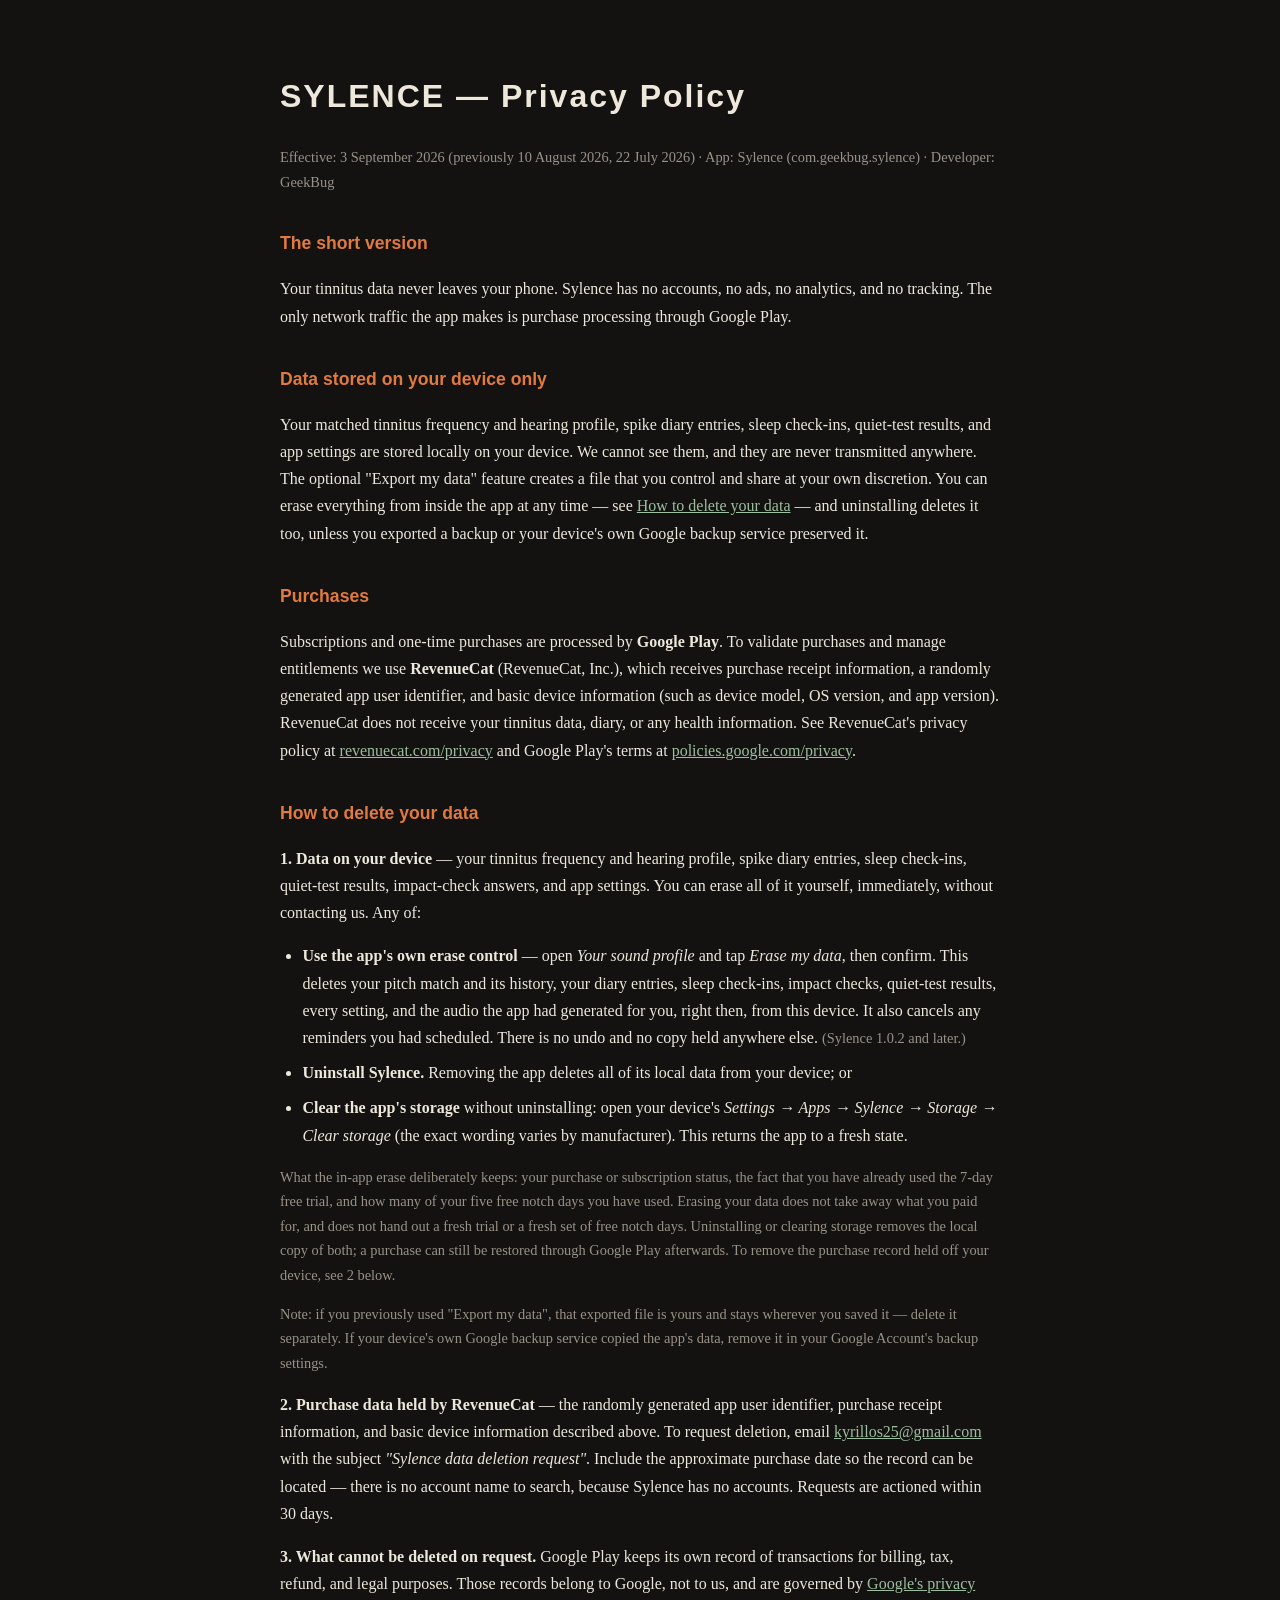
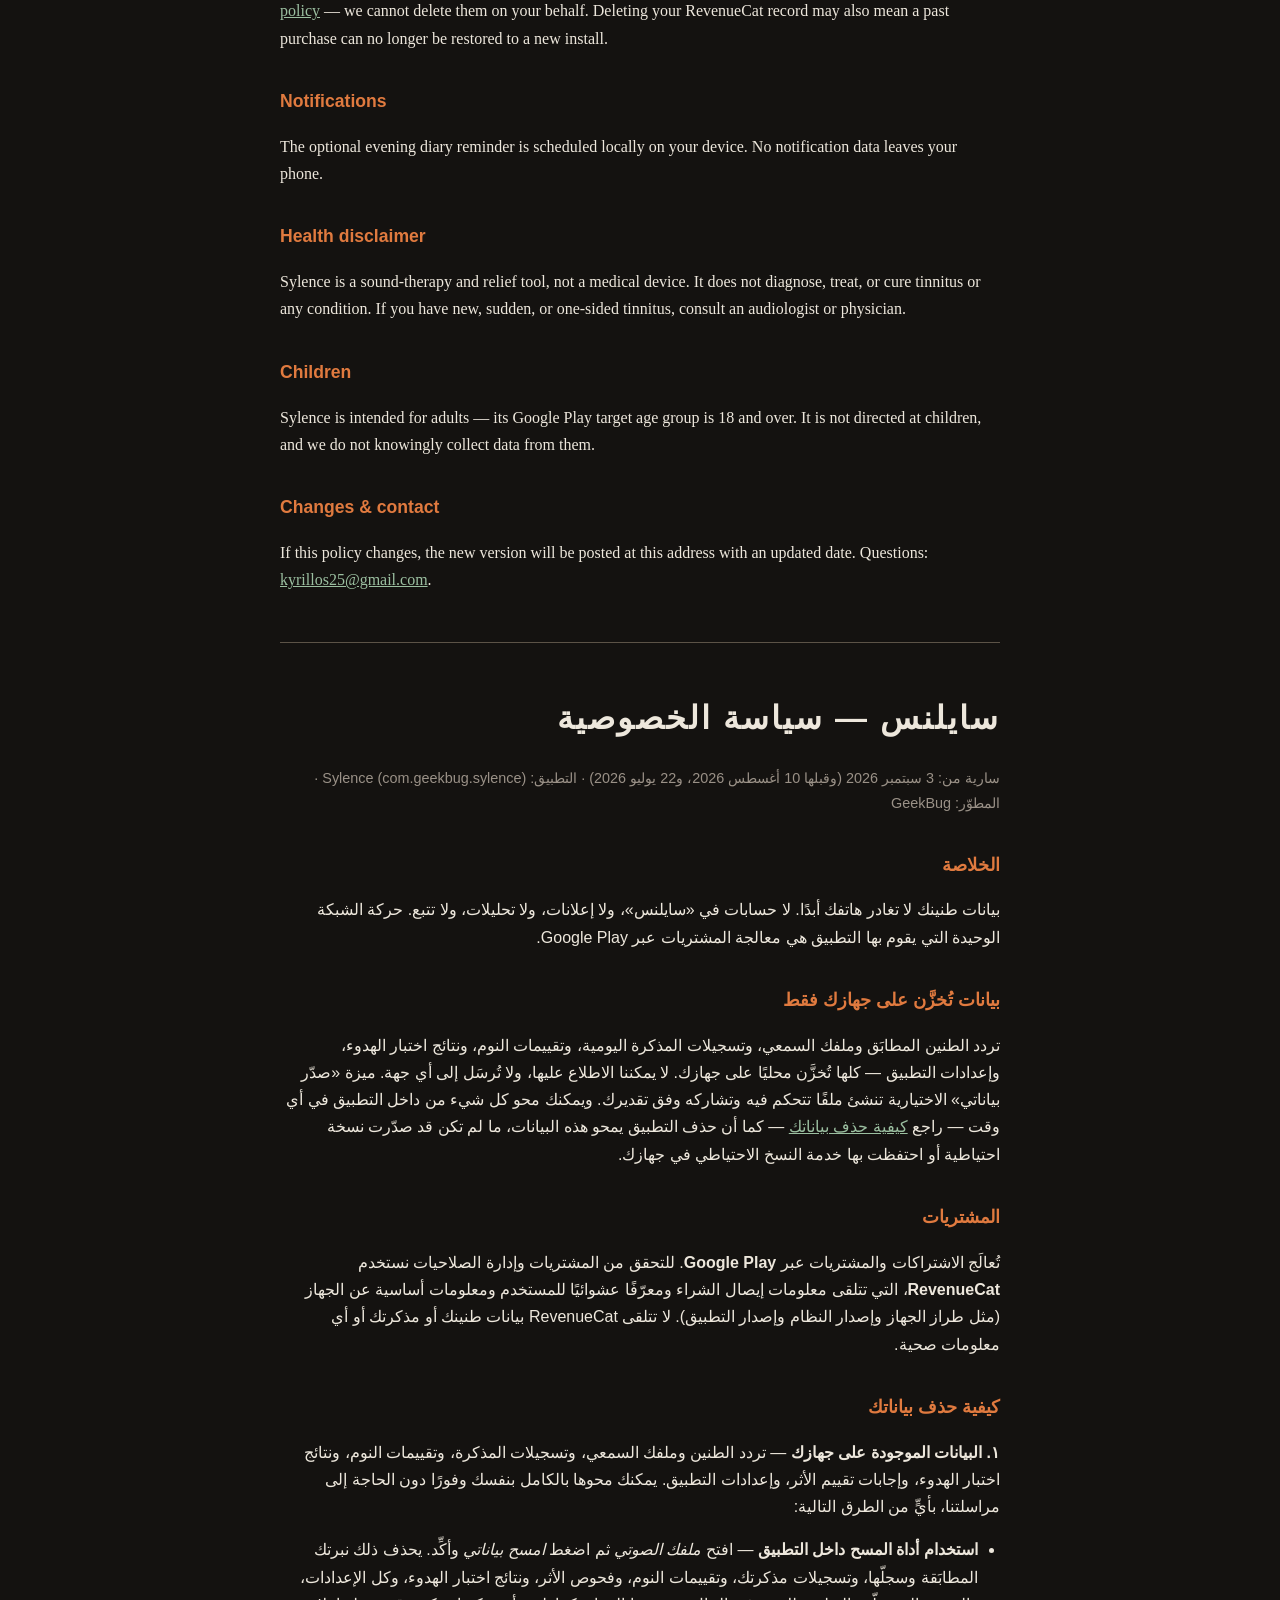
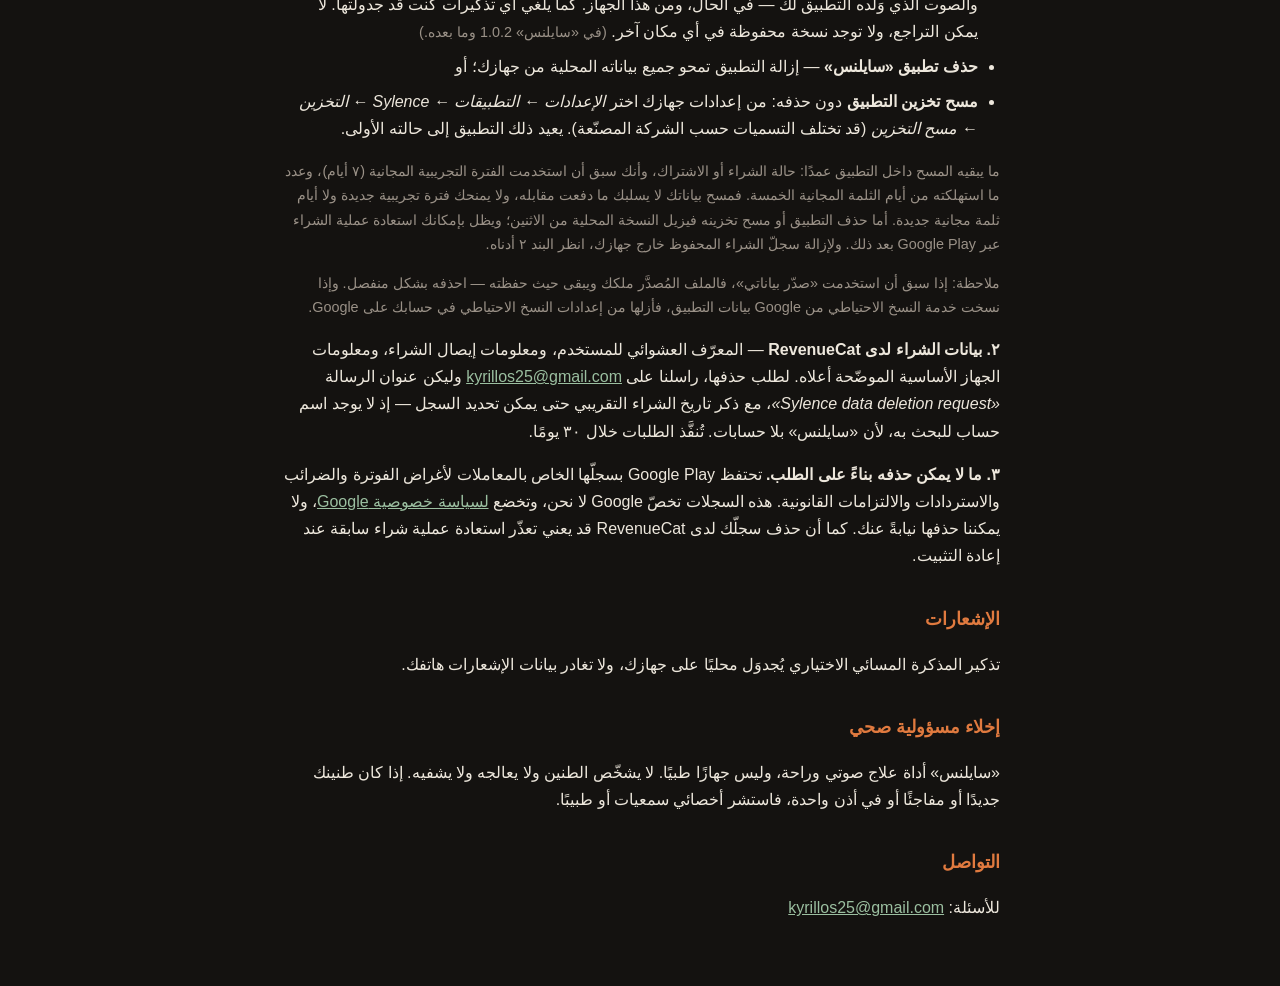
==== index.html @ d087e374 "Merge pull request #1 from Kyrillos25/free-notch-keep-list Name the free notch days in what the eras" ====
<!DOCTYPE html>
<html lang="en">
<head>
<meta charset="utf-8">
<meta name="viewport" content="width=device-width, initial-scale=1">
<title>Sylence — Privacy Policy</title>
<style>
  body { background:#141210; color:#EDE7DC; font-family: Georgia, 'Times New Roman', serif;
         max-width: 720px; margin: 0 auto; padding: 48px 24px; line-height: 1.7; }
  h1, h2 { font-family: Arial, Helvetica, sans-serif; color:#EDE7DC; }
  h1 { letter-spacing: 2px; } h2 { margin-top: 2em; color:#E07A3F; font-size: 1.1em; }
  a { color:#9BBFA0; } .muted { color:#9A9187; font-size: .9em; }
  hr { border: 0; border-top: 1px solid #5C5347; margin: 3em 0; }
  ol, ul { padding-left: 1.4em; } li { margin: .5em 0; }
  [dir="rtl"] { font-family: Tahoma, Arial, sans-serif; }
  [dir="rtl"] ol, [dir="rtl"] ul { padding-left: 0; padding-right: 1.4em; }
</style>
</head>
<body>
<h1>SYLENCE — Privacy Policy</h1>
<p class="muted">Effective: 3 September 2026 (previously 10 August 2026, 22 July 2026) · App: Sylence (com.geekbug.sylence) · Developer: GeekBug</p>

<h2>The short version</h2>
<p>Your tinnitus data never leaves your phone. Sylence has no accounts, no ads,
no analytics, and no tracking. The only network traffic the app makes is
purchase processing through Google Play.</p>

<h2>Data stored on your device only</h2>
<p>Your matched tinnitus frequency and hearing profile, spike diary entries,
sleep check-ins, quiet-test results, and app settings are stored locally on
your device. We cannot see them, and they are never transmitted anywhere.
The optional "Export my data" feature creates a file that you control and
share at your own discretion. You can erase everything from inside the app at
any time — see <a href="#delete-my-data">How to delete your data</a> — and
uninstalling deletes it too, unless you exported a backup or your device's own
Google backup service preserved it.</p>

<h2>Purchases</h2>
<p>Subscriptions and one-time purchases are processed by <strong>Google
Play</strong>. To validate purchases and manage entitlements we use
<strong>RevenueCat</strong> (RevenueCat, Inc.), which receives purchase
receipt information, a randomly generated app user identifier, and basic
device information (such as device model, OS version, and app version).
RevenueCat does not receive your tinnitus data, diary, or any health
information. See RevenueCat's privacy policy at
<a href="https://www.revenuecat.com/privacy">revenuecat.com/privacy</a> and
Google Play's terms at
<a href="https://policies.google.com/privacy">policies.google.com/privacy</a>.</p>

<h2 id="delete-my-data">How to delete your data</h2>

<p><strong>1. Data on your device</strong> — your tinnitus frequency and hearing
profile, spike diary entries, sleep check-ins, quiet-test results, impact-check
answers, and app settings. You can erase all of it yourself, immediately, without
contacting us. Any of:</p>
<ul>
  <li><strong>Use the app's own erase control</strong> — open <em>Your sound
  profile</em> and tap <em>Erase my data</em>, then confirm. This deletes your pitch
  match and its history, your diary entries, sleep check-ins, impact checks,
  quiet-test results, every setting, and the audio the app had generated for you,
  right then, from this device. It also cancels any reminders you had scheduled.
  There is no undo and no copy held anywhere else.
  <span class="muted">(Sylence 1.0.2 and later.)</span></li>
  <li><strong>Uninstall Sylence.</strong> Removing the app deletes all of its
  local data from your device; or</li>
  <li><strong>Clear the app's storage</strong> without uninstalling: open your
  device's <em>Settings → Apps → Sylence → Storage → Clear storage</em> (the exact
  wording varies by manufacturer). This returns the app to a fresh state.</li>
</ul>
<p class="muted">What the in-app erase deliberately keeps: your purchase or
subscription status, the fact that you have already used the 7-day free trial, and
how many of your five free notch days you have used. Erasing your data does not
take away what you paid for, and does not hand out a fresh trial or a fresh set of
free notch days. Uninstalling or clearing storage removes the local copy of both; a
purchase can still be restored through Google Play afterwards. To remove the
purchase record held off your device, see 2 below.</p>
<p class="muted">Note: if you previously used "Export my data", that exported file
is yours and stays wherever you saved it — delete it separately. If your device's
own Google backup service copied the app's data, remove it in your Google Account's
backup settings.</p>

<p><strong>2. Purchase data held by RevenueCat</strong> — the randomly generated
app user identifier, purchase receipt information, and basic device information
described above. To request deletion, email
<a href="mailto:kyrillos25@gmail.com?subject=Sylence%20data%20deletion%20request">kyrillos25@gmail.com</a>
with the subject <em>"Sylence data deletion request"</em>. Include the approximate
purchase date so the record can be located — there is no account name to search,
because Sylence has no accounts. Requests are actioned within 30 days.</p>

<p><strong>3. What cannot be deleted on request.</strong> Google Play keeps its own
record of transactions for billing, tax, refund, and legal purposes. Those records
belong to Google, not to us, and are governed by
<a href="https://policies.google.com/privacy">Google's privacy policy</a> — we
cannot delete them on your behalf. Deleting your RevenueCat record may also mean a
past purchase can no longer be restored to a new install.</p>

<h2>Notifications</h2>
<p>The optional evening diary reminder is scheduled locally on your device.
No notification data leaves your phone.</p>

<h2>Health disclaimer</h2>
<p>Sylence is a sound-therapy and relief tool, not a medical device. It does
not diagnose, treat, or cure tinnitus or any condition. If you have new,
sudden, or one-sided tinnitus, consult an audiologist or physician.</p>

<h2>Children</h2>
<p>Sylence is intended for adults — its Google Play target age group is 18 and
over. It is not directed at children, and we do not knowingly collect data
from them.</p>

<h2>Changes &amp; contact</h2>
<p>If this policy changes, the new version will be posted at this address
with an updated date. Questions: <a href="mailto:kyrillos25@gmail.com">kyrillos25@gmail.com</a>.</p>

<hr>

<div dir="rtl" lang="ar">
<h1>سايلنس — سياسة الخصوصية</h1>
<p class="muted">سارية من: 3 سبتمبر 2026 (وقبلها 10 أغسطس 2026، و22 يوليو 2026) · التطبيق: Sylence (com.geekbug.sylence) · المطوّر: GeekBug</p>

<h2>الخلاصة</h2>
<p>بيانات طنينك لا تغادر هاتفك أبدًا. لا حسابات في «سايلنس»، ولا إعلانات،
ولا تحليلات، ولا تتبع. حركة الشبكة الوحيدة التي يقوم بها التطبيق هي معالجة
المشتريات عبر Google Play.</p>

<h2>بيانات تُخزَّن على جهازك فقط</h2>
<p>تردد الطنين المطابَق وملفك السمعي، وتسجيلات المذكرة اليومية، وتقييمات
النوم، ونتائج اختبار الهدوء، وإعدادات التطبيق — كلها تُخزَّن محليًا على جهازك.
لا يمكننا الاطلاع عليها، ولا تُرسَل إلى أي جهة. ميزة «صدّر بياناتي» الاختيارية
تنشئ ملفًا تتحكم فيه وتشاركه وفق تقديرك. ويمكنك محو كل شيء من داخل التطبيق في أي
وقت — راجع <a href="#delete-my-data-ar">كيفية حذف بياناتك</a> — كما أن حذف التطبيق
يمحو هذه البيانات، ما لم تكن قد صدّرت نسخة احتياطية أو احتفظت بها خدمة النسخ
الاحتياطي في جهازك.</p>

<h2>المشتريات</h2>
<p>تُعالَج الاشتراكات والمشتريات عبر <strong>Google Play</strong>. للتحقق من
المشتريات وإدارة الصلاحيات نستخدم <strong>RevenueCat</strong>، التي تتلقى
معلومات إيصال الشراء ومعرّفًا عشوائيًا للمستخدم ومعلومات أساسية عن الجهاز
(مثل طراز الجهاز وإصدار النظام وإصدار التطبيق). لا تتلقى RevenueCat بيانات
طنينك أو مذكرتك أو أي معلومات صحية.</p>

<h2 id="delete-my-data-ar">كيفية حذف بياناتك</h2>

<p><strong>١. البيانات الموجودة على جهازك</strong> — تردد الطنين وملفك السمعي،
وتسجيلات المذكرة، وتقييمات النوم، ونتائج اختبار الهدوء، وإجابات تقييم الأثر،
وإعدادات التطبيق. يمكنك محوها بالكامل بنفسك وفورًا دون الحاجة إلى مراسلتنا،
بأيٍّ من الطرق التالية:</p>
<ul>
  <li><strong>استخدام أداة المسح داخل التطبيق</strong> — افتح <em>ملفك الصوتي</em>
  ثم اضغط <em>امسح بياناتي</em> وأكِّد. يحذف ذلك نبرتك المطابَقة وسجلّها،
  وتسجيلات مذكرتك، وتقييمات النوم، وفحوص الأثر، ونتائج اختبار الهدوء، وكل
  الإعدادات، والصوت الذي وَلّده التطبيق لك — في الحال، ومن هذا الجهاز. كما يلغي
  أي تذكيرات كنت قد جدولتها. لا يمكن التراجع، ولا توجد نسخة محفوظة في أي مكان آخر.
  <span class="muted">(في «سايلنس» 1.0.2 وما بعده.)</span></li>
  <li><strong>حذف تطبيق «سايلنس»</strong> — إزالة التطبيق تمحو جميع بياناته
  المحلية من جهازك؛ أو</li>
  <li><strong>مسح تخزين التطبيق</strong> دون حذفه: من إعدادات جهازك اختر
  <em>الإعدادات ← التطبيقات ← Sylence ← التخزين ← مسح التخزين</em> (قد تختلف
  التسميات حسب الشركة المصنّعة). يعيد ذلك التطبيق إلى حالته الأولى.</li>
</ul>
<p class="muted">ما يبقيه المسح داخل التطبيق عمدًا: حالة الشراء أو الاشتراك، وأنك
سبق أن استخدمت الفترة التجريبية المجانية (٧ أيام)، وعدد ما استهلكته من أيام الثلمة
المجانية الخمسة. فمسح بياناتك لا يسلبك ما دفعت مقابله، ولا يمنحك فترة تجريبية
جديدة ولا أيام ثلمة مجانية جديدة. أما حذف التطبيق أو مسح تخزينه فيزيل النسخة
المحلية من الاثنين؛ ويظل بإمكانك استعادة عملية الشراء عبر Google Play بعد ذلك.
ولإزالة سجلّ الشراء المحفوظ خارج جهازك، انظر البند ٢ أدناه.</p>
<p class="muted">ملاحظة: إذا سبق أن استخدمت «صدّر بياناتي»، فالملف المُصدَّر ملكك
ويبقى حيث حفظته — احذفه بشكل منفصل. وإذا نسخت خدمة النسخ الاحتياطي من Google
بيانات التطبيق، فأزلها من إعدادات النسخ الاحتياطي في حسابك على Google.</p>

<p><strong>٢. بيانات الشراء لدى RevenueCat</strong> — المعرّف العشوائي للمستخدم،
ومعلومات إيصال الشراء، ومعلومات الجهاز الأساسية الموضّحة أعلاه. لطلب حذفها،
راسلنا على
<a href="mailto:kyrillos25@gmail.com?subject=Sylence%20data%20deletion%20request">kyrillos25@gmail.com</a>
وليكن عنوان الرسالة <em>«Sylence data deletion request»</em>، مع ذكر تاريخ الشراء
التقريبي حتى يمكن تحديد السجل — إذ لا يوجد اسم حساب للبحث به، لأن «سايلنس» بلا
حسابات. تُنفَّذ الطلبات خلال ٣٠ يومًا.</p>

<p><strong>٣. ما لا يمكن حذفه بناءً على الطلب.</strong> تحتفظ Google Play بسجلّها
الخاص بالمعاملات لأغراض الفوترة والضرائب والاستردادات والالتزامات القانونية. هذه
السجلات تخصّ Google لا نحن، وتخضع
<a href="https://policies.google.com/privacy">لسياسة خصوصية Google</a>، ولا
يمكننا حذفها نيابةً عنك. كما أن حذف سجلّك لدى RevenueCat قد يعني تعذّر استعادة
عملية شراء سابقة عند إعادة التثبيت.</p>

<h2>الإشعارات</h2>
<p>تذكير المذكرة المسائي الاختياري يُجدوَل محليًا على جهازك، ولا تغادر بيانات
الإشعارات هاتفك.</p>

<h2>إخلاء مسؤولية صحي</h2>
<p>«سايلنس» أداة علاج صوتي وراحة، وليس جهازًا طبيًا. لا يشخّص الطنين ولا
يعالجه ولا يشفيه. إذا كان طنينك جديدًا أو مفاجئًا أو في أذن واحدة، فاستشر
أخصائي سمعيات أو طبيبًا.</p>

<h2>التواصل</h2>
<p>للأسئلة: <a href="mailto:kyrillos25@gmail.com">kyrillos25@gmail.com</a></p>
</div>
</body>
</html>
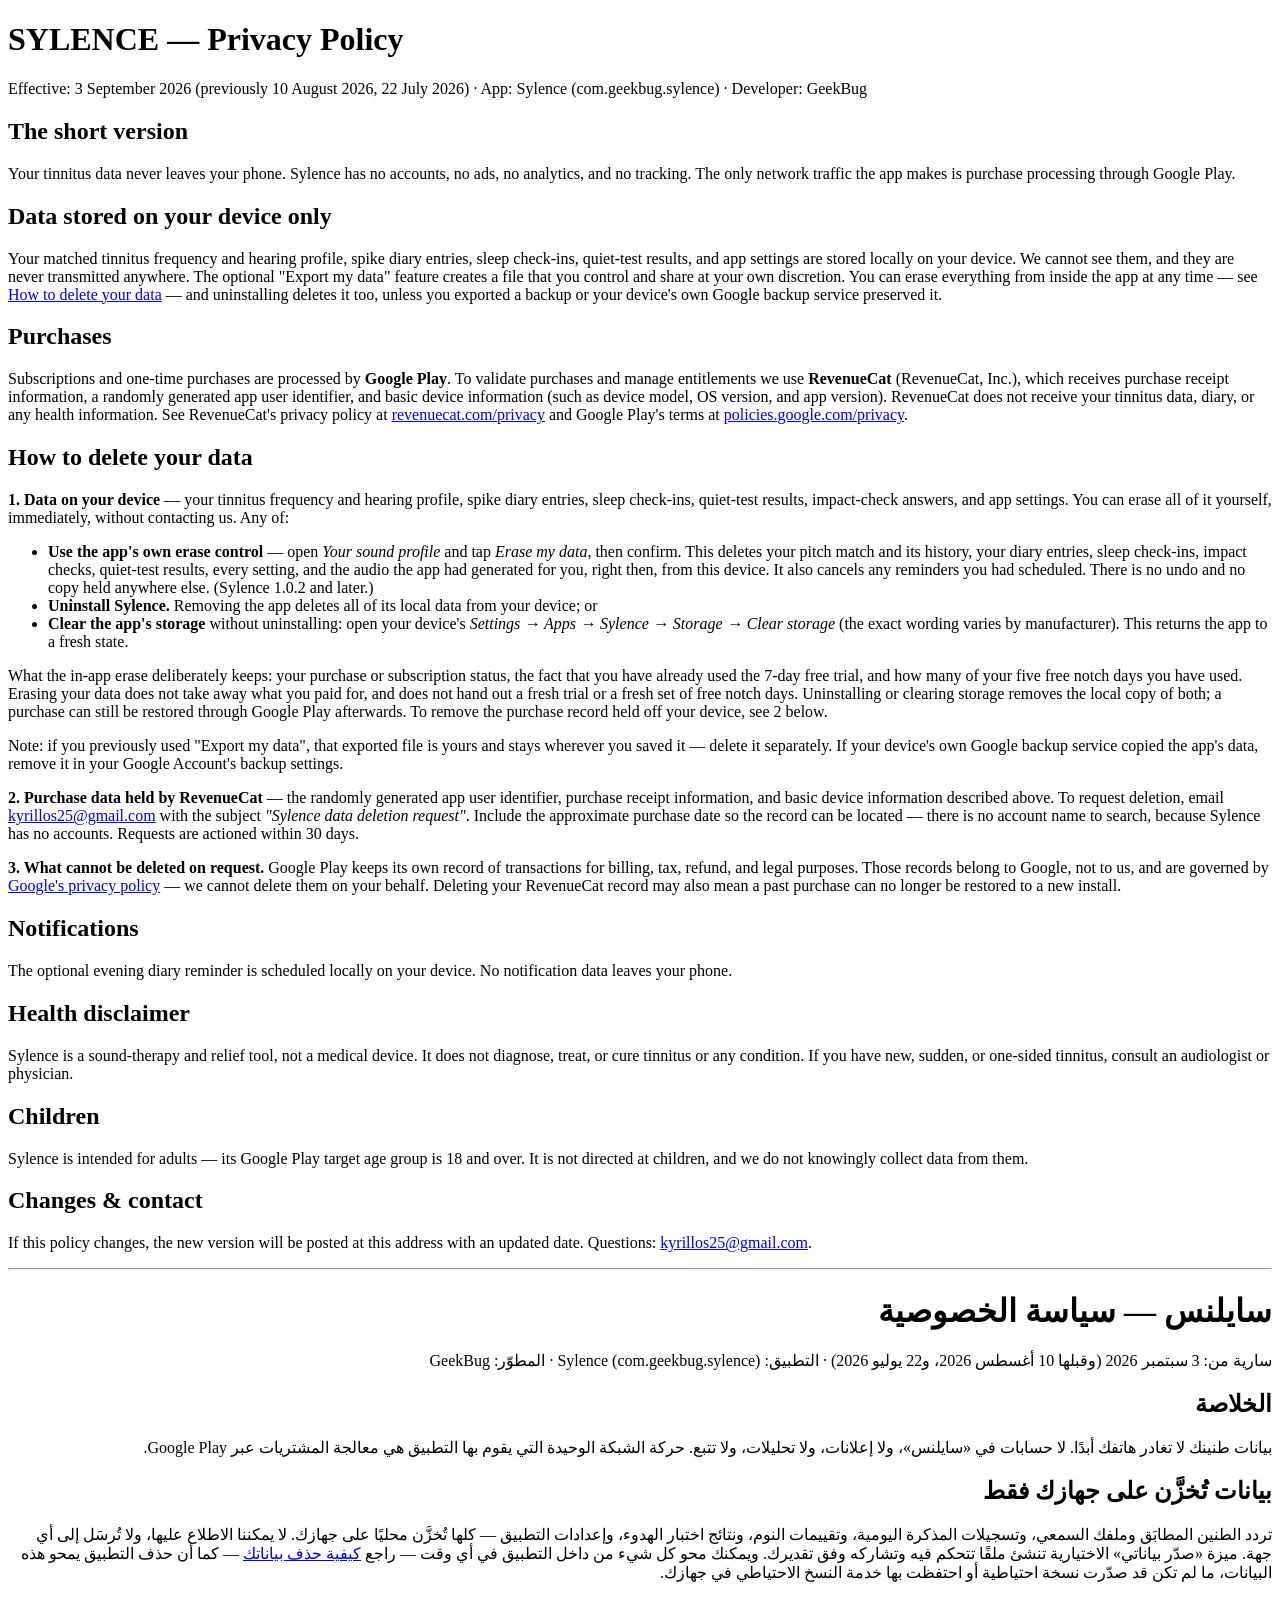
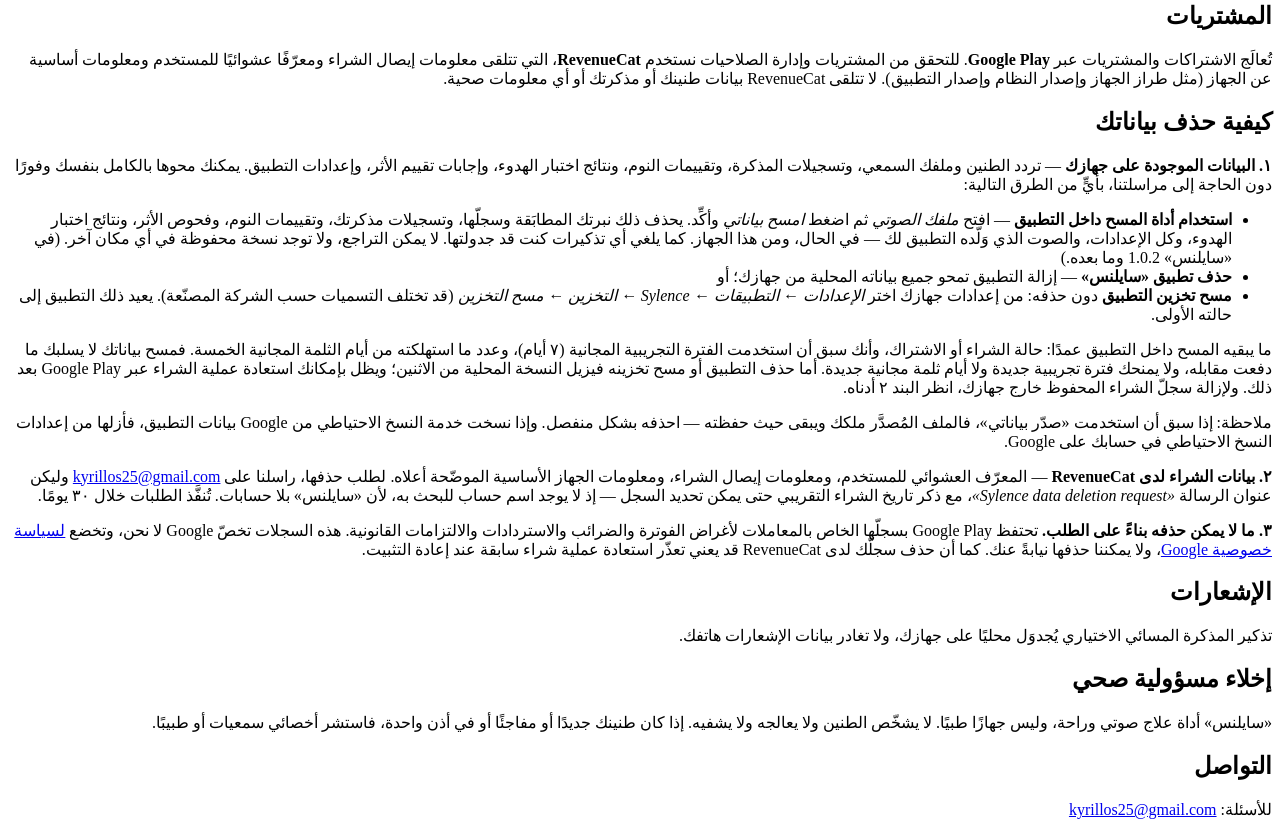
==== commit 425479f0: "Merge pull request #2 from Kyrillos25/landing-pages Four landing pages, and the site restyled to NUL" ====
--- a/index.html
+++ b/index.html
@@ -4,17 +4,10 @@
 <meta charset="utf-8">
 <meta name="viewport" content="width=device-width, initial-scale=1">
 <title>Sylence — Privacy Policy</title>
-<style>
-  body { background:#141210; color:#EDE7DC; font-family: Georgia, 'Times New Roman', serif;
-         max-width: 720px; margin: 0 auto; padding: 48px 24px; line-height: 1.7; }
-  h1, h2 { font-family: Arial, Helvetica, sans-serif; color:#EDE7DC; }
-  h1 { letter-spacing: 2px; } h2 { margin-top: 2em; color:#E07A3F; font-size: 1.1em; }
-  a { color:#9BBFA0; } .muted { color:#9A9187; font-size: .9em; }
-  hr { border: 0; border-top: 1px solid #5C5347; margin: 3em 0; }
-  ol, ul { padding-left: 1.4em; } li { margin: .5em 0; }
-  [dir="rtl"] { font-family: Tahoma, Arial, sans-serif; }
-  [dir="rtl"] ol, [dir="rtl"] ul { padding-left: 0; padding-right: 1.4em; }
-</style>
+<link rel="preconnect" href="https://fonts.googleapis.com">
+<link rel="preconnect" href="https://fonts.gstatic.com" crossorigin>
+<link href="https://fonts.googleapis.com/css2?family=Space+Grotesk:wght@300;400&family=IBM+Plex+Mono:wght@400&display=swap" rel="stylesheet">
+<link rel="stylesheet" href="/sylence-privacy/nul-theme.css">
 </head>
 <body>
 <h1>SYLENCE — Privacy Policy</h1>
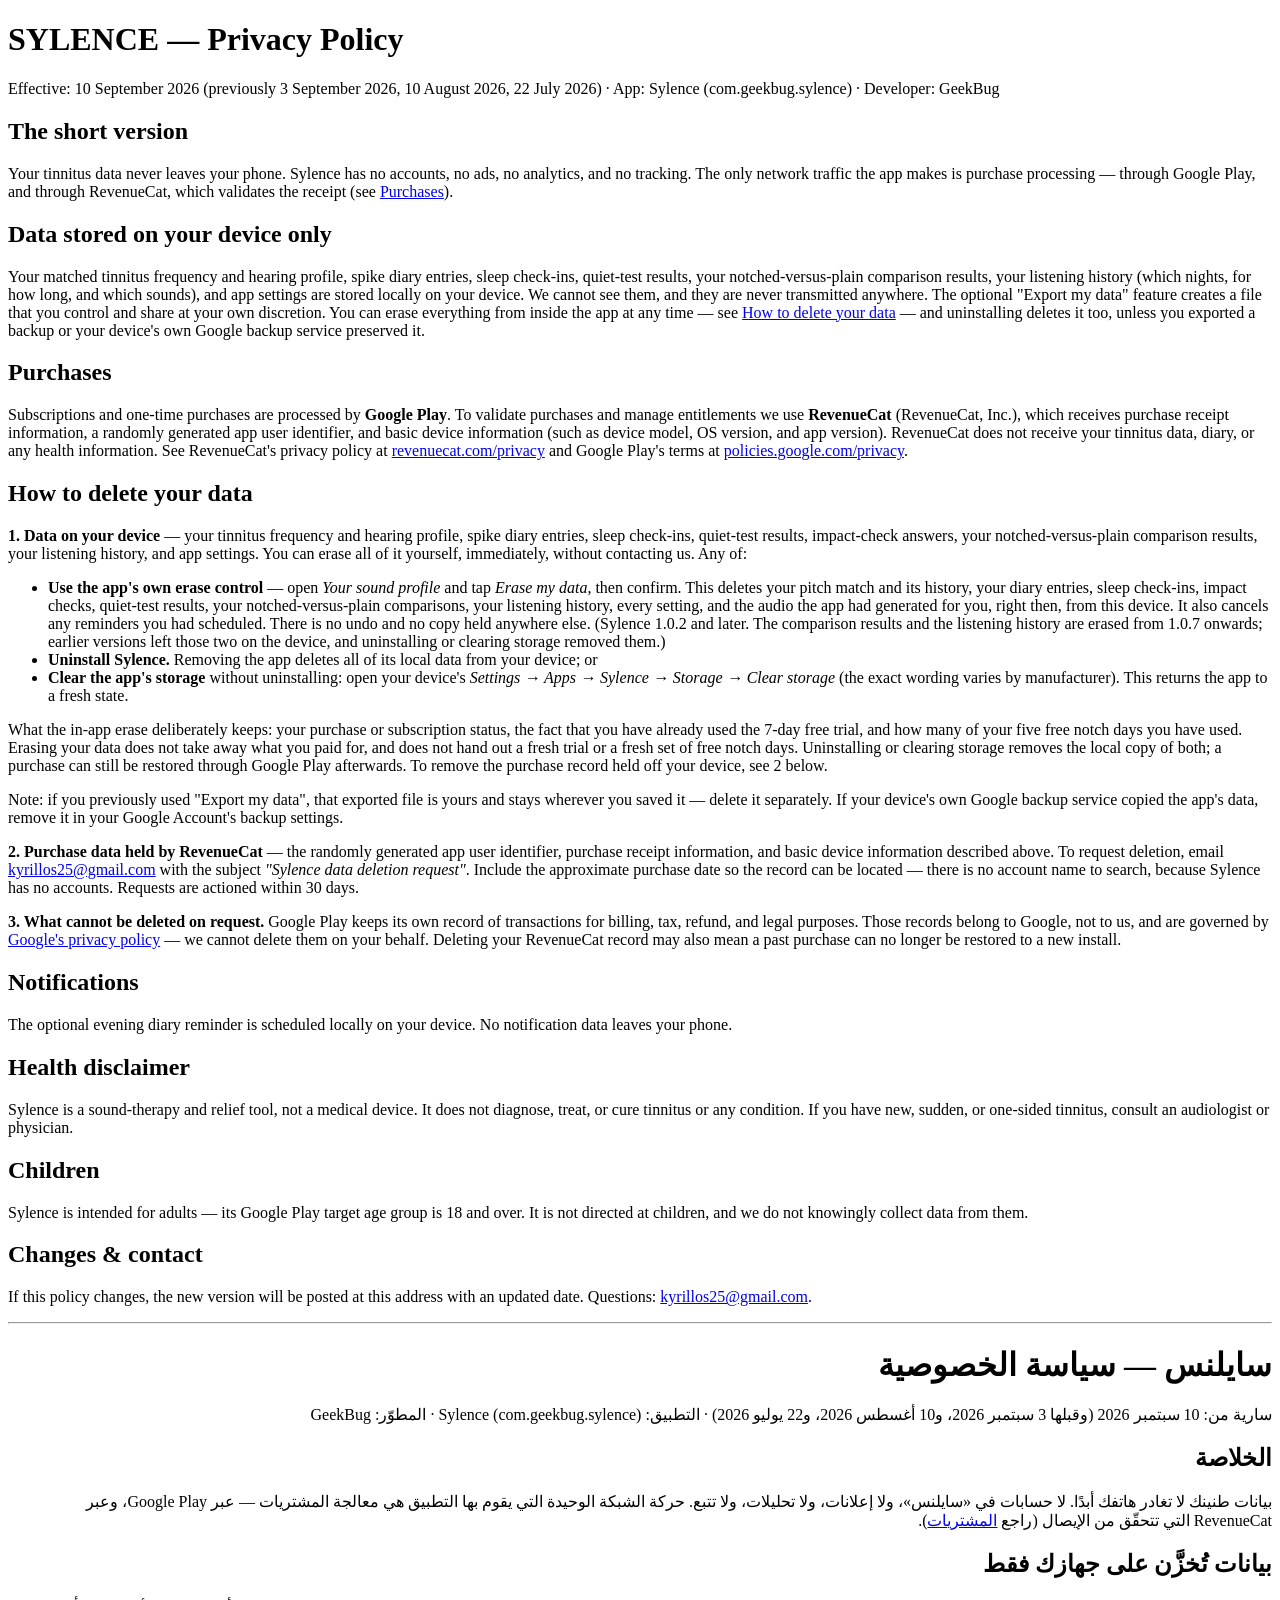
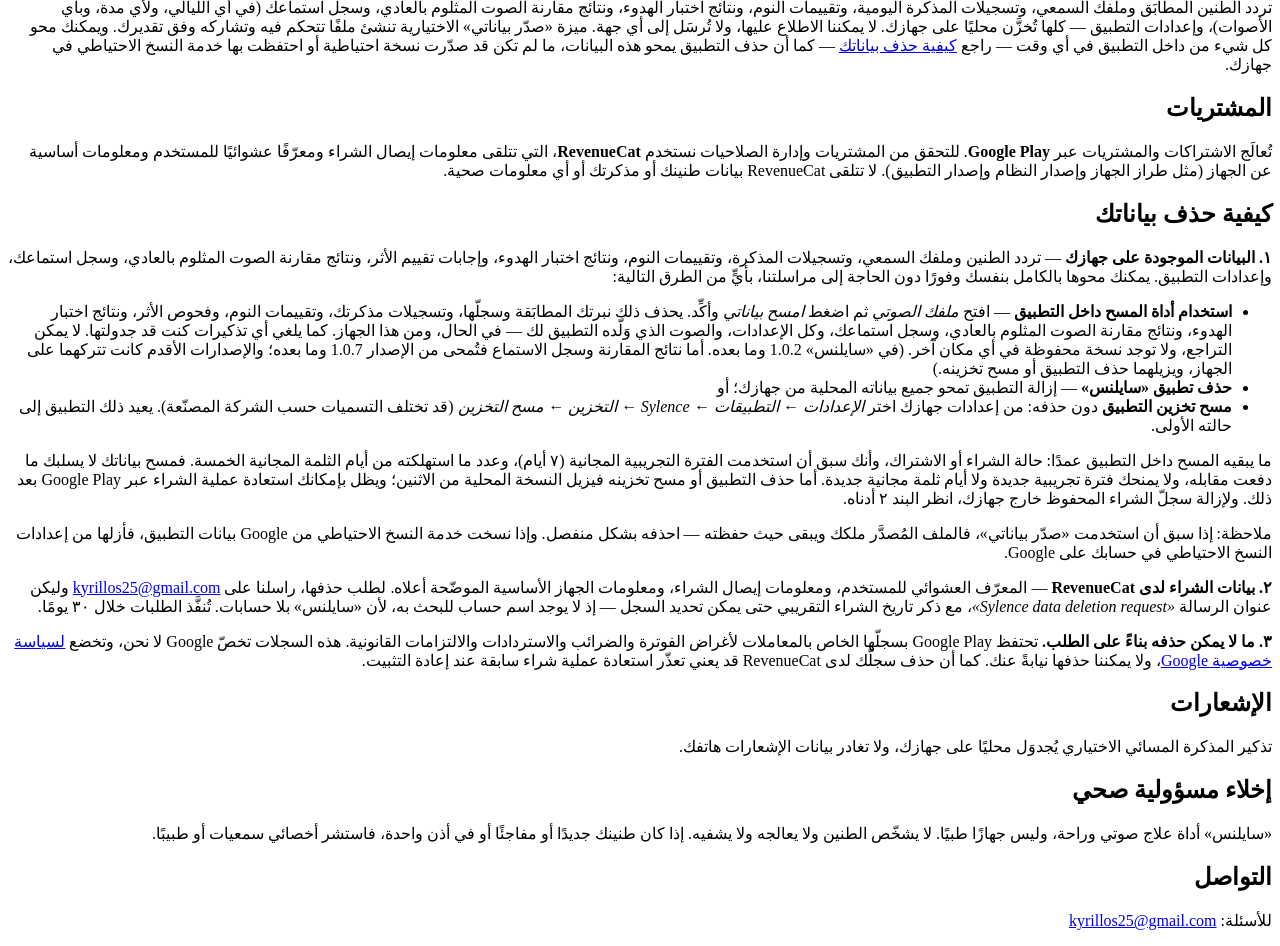
==== commit 6d600f12: "Say what erase now takes, and name RevenueCat where the traffic is described Two corrections, both f" ====
--- a/index.html
+++ b/index.html
@@ -11,24 +11,27 @@
 </head>
 <body>
 <h1>SYLENCE — Privacy Policy</h1>
-<p class="muted">Effective: 3 September 2026 (previously 10 August 2026, 22 July 2026) · App: Sylence (com.geekbug.sylence) · Developer: GeekBug</p>
+<p class="muted">Effective: 10 September 2026 (previously 3 September 2026, 10 August 2026, 22 July 2026) · App: Sylence (com.geekbug.sylence) · Developer: GeekBug</p>
 
 <h2>The short version</h2>
 <p>Your tinnitus data never leaves your phone. Sylence has no accounts, no ads,
 no analytics, and no tracking. The only network traffic the app makes is
-purchase processing through Google Play.</p>
+purchase processing — through Google Play, and through RevenueCat, which
+validates the receipt (see <a href="#purchases">Purchases</a>).</p>
 
 <h2>Data stored on your device only</h2>
 <p>Your matched tinnitus frequency and hearing profile, spike diary entries,
-sleep check-ins, quiet-test results, and app settings are stored locally on
-your device. We cannot see them, and they are never transmitted anywhere.
+sleep check-ins, quiet-test results, your notched-versus-plain comparison
+results, your listening history (which nights, for how long, and which sounds),
+and app settings are stored locally on your device. We cannot see them, and
+they are never transmitted anywhere.
 The optional "Export my data" feature creates a file that you control and
 share at your own discretion. You can erase everything from inside the app at
 any time — see <a href="#delete-my-data">How to delete your data</a> — and
 uninstalling deletes it too, unless you exported a backup or your device's own
 Google backup service preserved it.</p>
 
-<h2>Purchases</h2>
+<h2 id="purchases">Purchases</h2>
 <p>Subscriptions and one-time purchases are processed by <strong>Google
 Play</strong>. To validate purchases and manage entitlements we use
 <strong>RevenueCat</strong> (RevenueCat, Inc.), which receives purchase
@@ -44,16 +47,20 @@
 
 <p><strong>1. Data on your device</strong> — your tinnitus frequency and hearing
 profile, spike diary entries, sleep check-ins, quiet-test results, impact-check
-answers, and app settings. You can erase all of it yourself, immediately, without
+answers, your notched-versus-plain comparison results, your listening history,
+and app settings. You can erase all of it yourself, immediately, without
 contacting us. Any of:</p>
 <ul>
   <li><strong>Use the app's own erase control</strong> — open <em>Your sound
   profile</em> and tap <em>Erase my data</em>, then confirm. This deletes your pitch
   match and its history, your diary entries, sleep check-ins, impact checks,
-  quiet-test results, every setting, and the audio the app had generated for you,
+  quiet-test results, your notched-versus-plain comparisons, your listening
+  history, every setting, and the audio the app had generated for you,
   right then, from this device. It also cancels any reminders you had scheduled.
   There is no undo and no copy held anywhere else.
-  <span class="muted">(Sylence 1.0.2 and later.)</span></li>
+  <span class="muted">(Sylence 1.0.2 and later. The comparison results and the
+  listening history are erased from 1.0.7 onwards; earlier versions left those
+  two on the device, and uninstalling or clearing storage removed them.)</span></li>
   <li><strong>Uninstall Sylence.</strong> Removing the app deletes all of its
   local data from your device; or</li>
   <li><strong>Clear the app's storage</strong> without uninstalling: open your
@@ -109,23 +116,26 @@
 
 <div dir="rtl" lang="ar">
 <h1>سايلنس — سياسة الخصوصية</h1>
-<p class="muted">سارية من: 3 سبتمبر 2026 (وقبلها 10 أغسطس 2026، و22 يوليو 2026) · التطبيق: Sylence (com.geekbug.sylence) · المطوّر: GeekBug</p>
+<p class="muted">سارية من: 10 سبتمبر 2026 (وقبلها 3 سبتمبر 2026، و10 أغسطس 2026، و22 يوليو 2026) · التطبيق: Sylence (com.geekbug.sylence) · المطوّر: GeekBug</p>
 
 <h2>الخلاصة</h2>
 <p>بيانات طنينك لا تغادر هاتفك أبدًا. لا حسابات في «سايلنس»، ولا إعلانات،
 ولا تحليلات، ولا تتبع. حركة الشبكة الوحيدة التي يقوم بها التطبيق هي معالجة
-المشتريات عبر Google Play.</p>
+المشتريات — عبر Google Play، وعبر RevenueCat التي تتحقّق من الإيصال (راجع
+<a href="#purchases-ar">المشتريات</a>).</p>
 
 <h2>بيانات تُخزَّن على جهازك فقط</h2>
 <p>تردد الطنين المطابَق وملفك السمعي، وتسجيلات المذكرة اليومية، وتقييمات
-النوم، ونتائج اختبار الهدوء، وإعدادات التطبيق — كلها تُخزَّن محليًا على جهازك.
+النوم، ونتائج اختبار الهدوء، ونتائج مقارنة الصوت المثلوم بالعادي، وسجل استماعك
+(في أي الليالي، ولأي مدة، وبأي الأصوات)، وإعدادات التطبيق — كلها تُخزَّن محليًا
+على جهازك.
 لا يمكننا الاطلاع عليها، ولا تُرسَل إلى أي جهة. ميزة «صدّر بياناتي» الاختيارية
 تنشئ ملفًا تتحكم فيه وتشاركه وفق تقديرك. ويمكنك محو كل شيء من داخل التطبيق في أي
 وقت — راجع <a href="#delete-my-data-ar">كيفية حذف بياناتك</a> — كما أن حذف التطبيق
 يمحو هذه البيانات، ما لم تكن قد صدّرت نسخة احتياطية أو احتفظت بها خدمة النسخ
 الاحتياطي في جهازك.</p>
 
-<h2>المشتريات</h2>
+<h2 id="purchases-ar">المشتريات</h2>
 <p>تُعالَج الاشتراكات والمشتريات عبر <strong>Google Play</strong>. للتحقق من
 المشتريات وإدارة الصلاحيات نستخدم <strong>RevenueCat</strong>، التي تتلقى
 معلومات إيصال الشراء ومعرّفًا عشوائيًا للمستخدم ومعلومات أساسية عن الجهاز
@@ -136,15 +146,19 @@
 
 <p><strong>١. البيانات الموجودة على جهازك</strong> — تردد الطنين وملفك السمعي،
 وتسجيلات المذكرة، وتقييمات النوم، ونتائج اختبار الهدوء، وإجابات تقييم الأثر،
-وإعدادات التطبيق. يمكنك محوها بالكامل بنفسك وفورًا دون الحاجة إلى مراسلتنا،
+ونتائج مقارنة الصوت المثلوم بالعادي، وسجل استماعك، وإعدادات التطبيق. يمكنك
+محوها بالكامل بنفسك وفورًا دون الحاجة إلى مراسلتنا،
 بأيٍّ من الطرق التالية:</p>
 <ul>
   <li><strong>استخدام أداة المسح داخل التطبيق</strong> — افتح <em>ملفك الصوتي</em>
   ثم اضغط <em>امسح بياناتي</em> وأكِّد. يحذف ذلك نبرتك المطابَقة وسجلّها،
-  وتسجيلات مذكرتك، وتقييمات النوم، وفحوص الأثر، ونتائج اختبار الهدوء، وكل
-  الإعدادات، والصوت الذي وَلّده التطبيق لك — في الحال، ومن هذا الجهاز. كما يلغي
-  أي تذكيرات كنت قد جدولتها. لا يمكن التراجع، ولا توجد نسخة محفوظة في أي مكان آخر.
-  <span class="muted">(في «سايلنس» 1.0.2 وما بعده.)</span></li>
+  وتسجيلات مذكرتك، وتقييمات النوم، وفحوص الأثر، ونتائج اختبار الهدوء، ونتائج
+  مقارنة الصوت المثلوم بالعادي، وسجل استماعك، وكل الإعدادات، والصوت الذي وَلّده
+  التطبيق لك — في الحال، ومن هذا الجهاز. كما يلغي أي تذكيرات كنت قد جدولتها. لا
+  يمكن التراجع، ولا توجد نسخة محفوظة في أي مكان آخر.
+  <span class="muted">(في «سايلنس» 1.0.2 وما بعده. أما نتائج المقارنة وسجل
+  الاستماع فتُمحى من الإصدار 1.0.7 وما بعده؛ والإصدارات الأقدم كانت تتركهما على
+  الجهاز، ويزيلهما حذف التطبيق أو مسح تخزينه.)</span></li>
   <li><strong>حذف تطبيق «سايلنس»</strong> — إزالة التطبيق تمحو جميع بياناته
   المحلية من جهازك؛ أو</li>
   <li><strong>مسح تخزين التطبيق</strong> دون حذفه: من إعدادات جهازك اختر
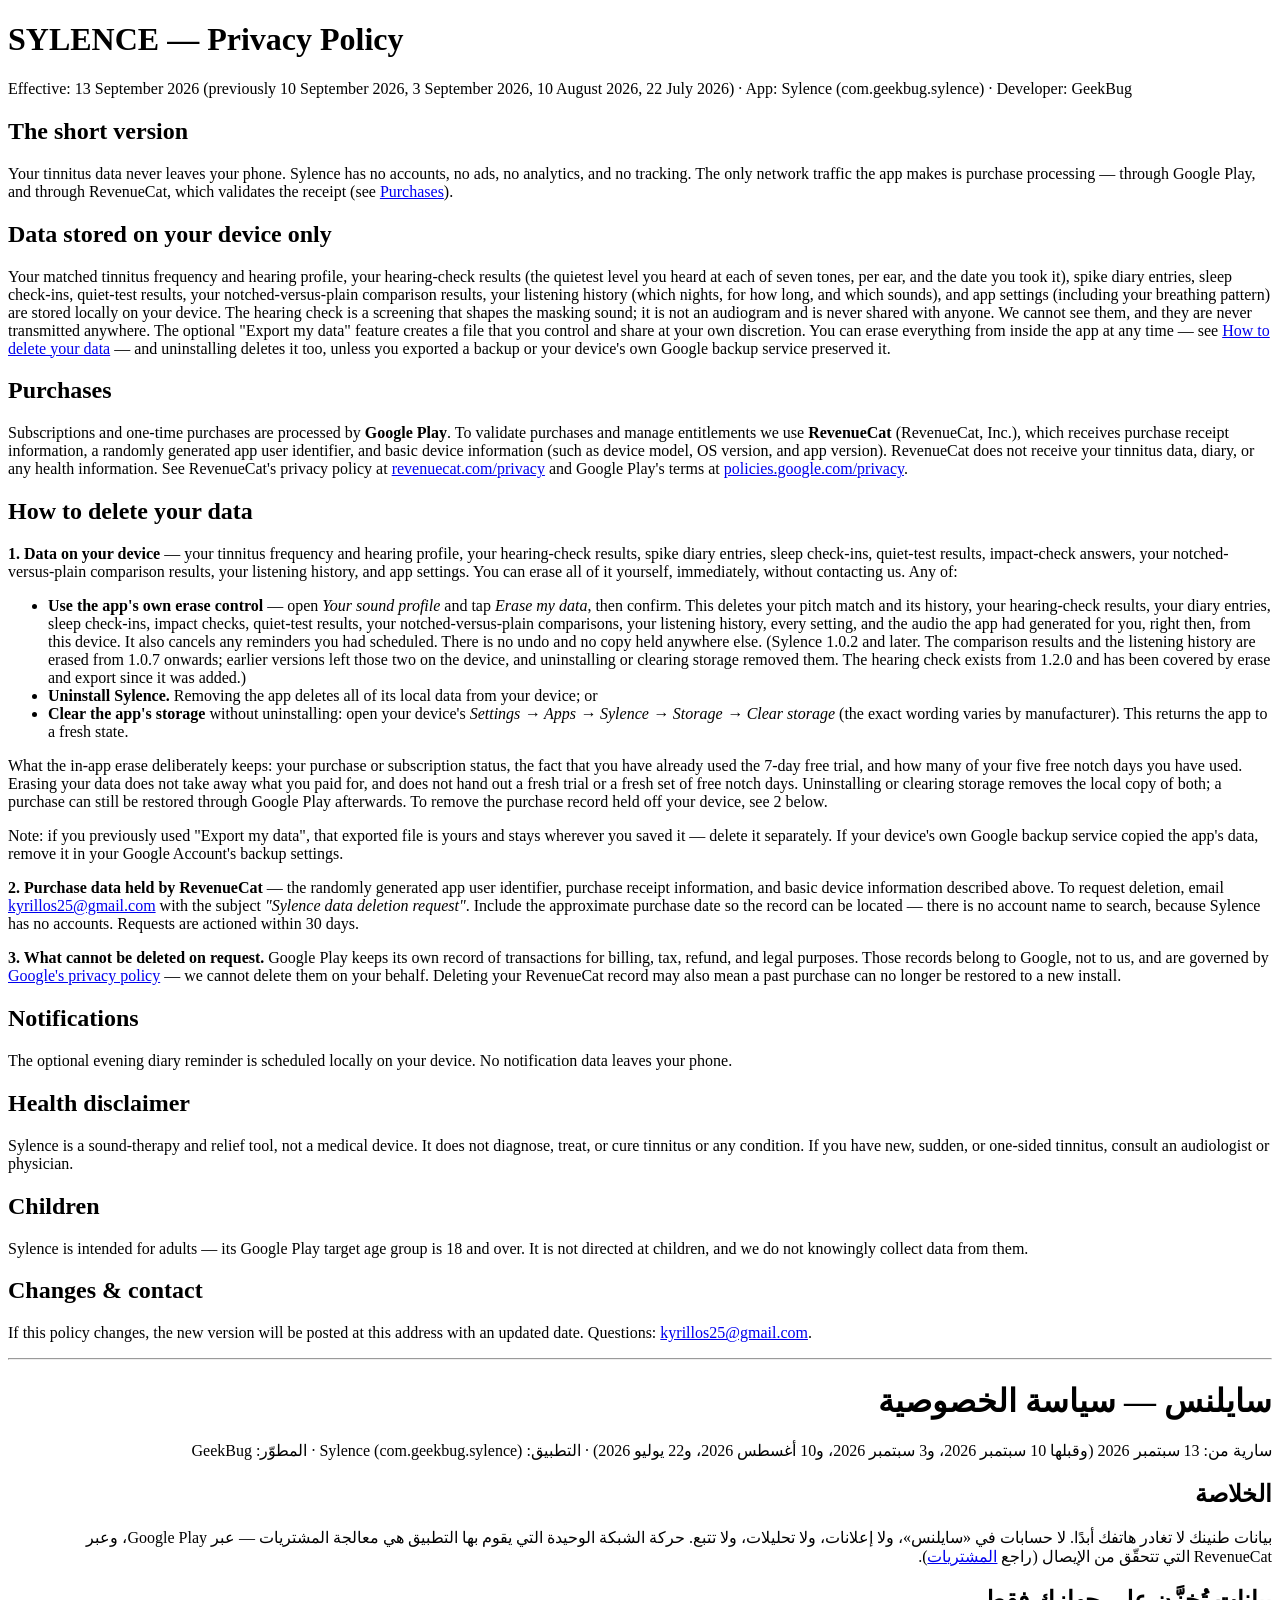
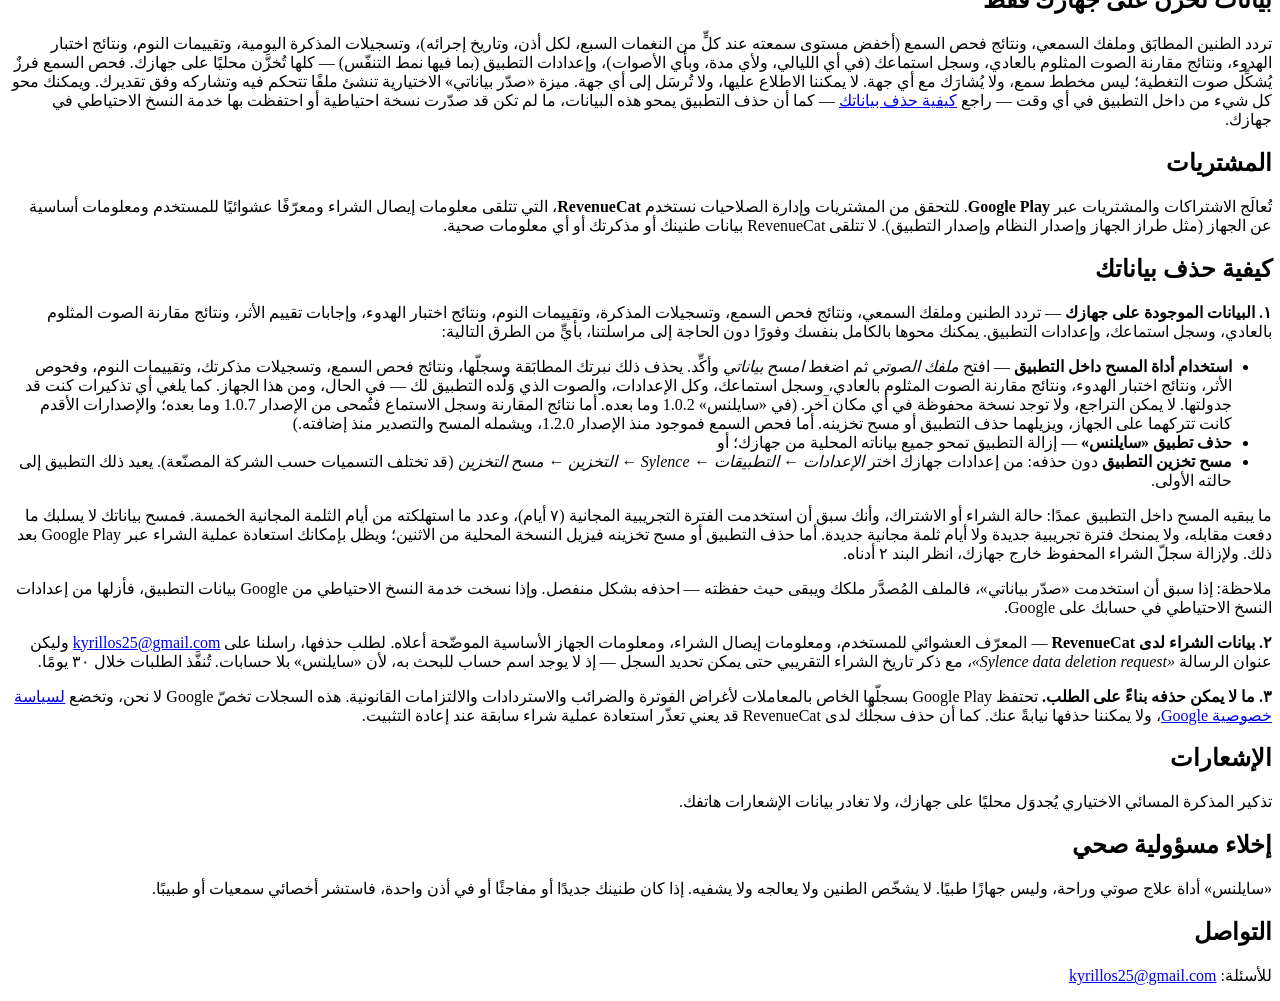
==== commit 04341afe: "Name the hearing check in what is stored, exported and erased 1.2.0 added a seven-tone-per-ear scree" ====
--- a/index.html
+++ b/index.html
@@ -11,7 +11,7 @@
 </head>
 <body>
 <h1>SYLENCE — Privacy Policy</h1>
-<p class="muted">Effective: 10 September 2026 (previously 3 September 2026, 10 August 2026, 22 July 2026) · App: Sylence (com.geekbug.sylence) · Developer: GeekBug</p>
+<p class="muted">Effective: 13 September 2026 (previously 10 September 2026, 3 September 2026, 10 August 2026, 22 July 2026) · App: Sylence (com.geekbug.sylence) · Developer: GeekBug</p>
 
 <h2>The short version</h2>
 <p>Your tinnitus data never leaves your phone. Sylence has no accounts, no ads,
@@ -20,10 +20,14 @@
 validates the receipt (see <a href="#purchases">Purchases</a>).</p>
 
 <h2>Data stored on your device only</h2>
-<p>Your matched tinnitus frequency and hearing profile, spike diary entries,
-sleep check-ins, quiet-test results, your notched-versus-plain comparison
-results, your listening history (which nights, for how long, and which sounds),
-and app settings are stored locally on your device. We cannot see them, and
+<p>Your matched tinnitus frequency and hearing profile, your hearing-check
+results (the quietest level you heard at each of seven tones, per ear, and the
+date you took it), spike diary entries, sleep check-ins, quiet-test results,
+your notched-versus-plain comparison results, your listening history (which
+nights, for how long, and which sounds), and app settings (including your
+breathing pattern) are stored locally on your device. The hearing check is a
+screening that shapes the masking sound; it is not an audiogram and is never
+shared with anyone. We cannot see them, and
 they are never transmitted anywhere.
 The optional "Export my data" feature creates a file that you control and
 share at your own discretion. You can erase everything from inside the app at
@@ -46,21 +50,23 @@
 <h2 id="delete-my-data">How to delete your data</h2>
 
 <p><strong>1. Data on your device</strong> — your tinnitus frequency and hearing
-profile, spike diary entries, sleep check-ins, quiet-test results, impact-check
-answers, your notched-versus-plain comparison results, your listening history,
-and app settings. You can erase all of it yourself, immediately, without
+profile, your hearing-check results, spike diary entries, sleep check-ins,
+quiet-test results, impact-check answers, your notched-versus-plain comparison
+results, your listening history, and app settings. You can erase all of it yourself, immediately, without
 contacting us. Any of:</p>
 <ul>
   <li><strong>Use the app's own erase control</strong> — open <em>Your sound
   profile</em> and tap <em>Erase my data</em>, then confirm. This deletes your pitch
-  match and its history, your diary entries, sleep check-ins, impact checks,
-  quiet-test results, your notched-versus-plain comparisons, your listening
-  history, every setting, and the audio the app had generated for you,
+  match and its history, your hearing-check results, your diary entries, sleep
+  check-ins, impact checks, quiet-test results, your notched-versus-plain
+  comparisons, your listening history, every setting, and the audio the app had generated for you,
   right then, from this device. It also cancels any reminders you had scheduled.
   There is no undo and no copy held anywhere else.
   <span class="muted">(Sylence 1.0.2 and later. The comparison results and the
   listening history are erased from 1.0.7 onwards; earlier versions left those
-  two on the device, and uninstalling or clearing storage removed them.)</span></li>
+  two on the device, and uninstalling or clearing storage removed them. The
+  hearing check exists from 1.2.0 and has been covered by erase and export
+  since it was added.)</span></li>
   <li><strong>Uninstall Sylence.</strong> Removing the app deletes all of its
   local data from your device; or</li>
   <li><strong>Clear the app's storage</strong> without uninstalling: open your
@@ -116,7 +122,7 @@
 
 <div dir="rtl" lang="ar">
 <h1>سايلنس — سياسة الخصوصية</h1>
-<p class="muted">سارية من: 10 سبتمبر 2026 (وقبلها 3 سبتمبر 2026، و10 أغسطس 2026، و22 يوليو 2026) · التطبيق: Sylence (com.geekbug.sylence) · المطوّر: GeekBug</p>
+<p class="muted">سارية من: 13 سبتمبر 2026 (وقبلها 10 سبتمبر 2026، و3 سبتمبر 2026، و10 أغسطس 2026، و22 يوليو 2026) · التطبيق: Sylence (com.geekbug.sylence) · المطوّر: GeekBug</p>
 
 <h2>الخلاصة</h2>
 <p>بيانات طنينك لا تغادر هاتفك أبدًا. لا حسابات في «سايلنس»، ولا إعلانات،
@@ -125,10 +131,12 @@
 <a href="#purchases-ar">المشتريات</a>).</p>
 
 <h2>بيانات تُخزَّن على جهازك فقط</h2>
-<p>تردد الطنين المطابَق وملفك السمعي، وتسجيلات المذكرة اليومية، وتقييمات
-النوم، ونتائج اختبار الهدوء، ونتائج مقارنة الصوت المثلوم بالعادي، وسجل استماعك
-(في أي الليالي، ولأي مدة، وبأي الأصوات)، وإعدادات التطبيق — كلها تُخزَّن محليًا
-على جهازك.
+<p>تردد الطنين المطابَق وملفك السمعي، ونتائج فحص السمع (أخفض مستوى سمعته
+عند كلٍّ من النغمات السبع، لكل أذن، وتاريخ إجرائه)، وتسجيلات المذكرة اليومية،
+وتقييمات النوم، ونتائج اختبار الهدوء، ونتائج مقارنة الصوت المثلوم بالعادي،
+وسجل استماعك (في أي الليالي، ولأي مدة، وبأي الأصوات)، وإعدادات التطبيق (بما
+فيها نمط التنفّس) — كلها تُخزَّن محليًا على جهازك. فحص السمع فرزٌ يُشكِّل صوت
+التغطية؛ ليس مخطط سمع، ولا يُشارَك مع أي جهة.
 لا يمكننا الاطلاع عليها، ولا تُرسَل إلى أي جهة. ميزة «صدّر بياناتي» الاختيارية
 تنشئ ملفًا تتحكم فيه وتشاركه وفق تقديرك. ويمكنك محو كل شيء من داخل التطبيق في أي
 وقت — راجع <a href="#delete-my-data-ar">كيفية حذف بياناتك</a> — كما أن حذف التطبيق
@@ -145,20 +153,21 @@
 <h2 id="delete-my-data-ar">كيفية حذف بياناتك</h2>
 
 <p><strong>١. البيانات الموجودة على جهازك</strong> — تردد الطنين وملفك السمعي،
-وتسجيلات المذكرة، وتقييمات النوم، ونتائج اختبار الهدوء، وإجابات تقييم الأثر،
+ونتائج فحص السمع، وتسجيلات المذكرة، وتقييمات النوم، ونتائج اختبار الهدوء، وإجابات تقييم الأثر،
 ونتائج مقارنة الصوت المثلوم بالعادي، وسجل استماعك، وإعدادات التطبيق. يمكنك
 محوها بالكامل بنفسك وفورًا دون الحاجة إلى مراسلتنا،
 بأيٍّ من الطرق التالية:</p>
 <ul>
   <li><strong>استخدام أداة المسح داخل التطبيق</strong> — افتح <em>ملفك الصوتي</em>
   ثم اضغط <em>امسح بياناتي</em> وأكِّد. يحذف ذلك نبرتك المطابَقة وسجلّها،
-  وتسجيلات مذكرتك، وتقييمات النوم، وفحوص الأثر، ونتائج اختبار الهدوء، ونتائج
+  ونتائج فحص السمع، وتسجيلات مذكرتك، وتقييمات النوم، وفحوص الأثر، ونتائج اختبار الهدوء، ونتائج
   مقارنة الصوت المثلوم بالعادي، وسجل استماعك، وكل الإعدادات، والصوت الذي وَلّده
   التطبيق لك — في الحال، ومن هذا الجهاز. كما يلغي أي تذكيرات كنت قد جدولتها. لا
   يمكن التراجع، ولا توجد نسخة محفوظة في أي مكان آخر.
   <span class="muted">(في «سايلنس» 1.0.2 وما بعده. أما نتائج المقارنة وسجل
   الاستماع فتُمحى من الإصدار 1.0.7 وما بعده؛ والإصدارات الأقدم كانت تتركهما على
-  الجهاز، ويزيلهما حذف التطبيق أو مسح تخزينه.)</span></li>
+  الجهاز، ويزيلهما حذف التطبيق أو مسح تخزينه. أما فحص السمع فموجود منذ الإصدار
+  1.2.0، ويشمله المسح والتصدير منذ إضافته.)</span></li>
   <li><strong>حذف تطبيق «سايلنس»</strong> — إزالة التطبيق تمحو جميع بياناته
   المحلية من جهازك؛ أو</li>
   <li><strong>مسح تخزين التطبيق</strong> دون حذفه: من إعدادات جهازك اختر
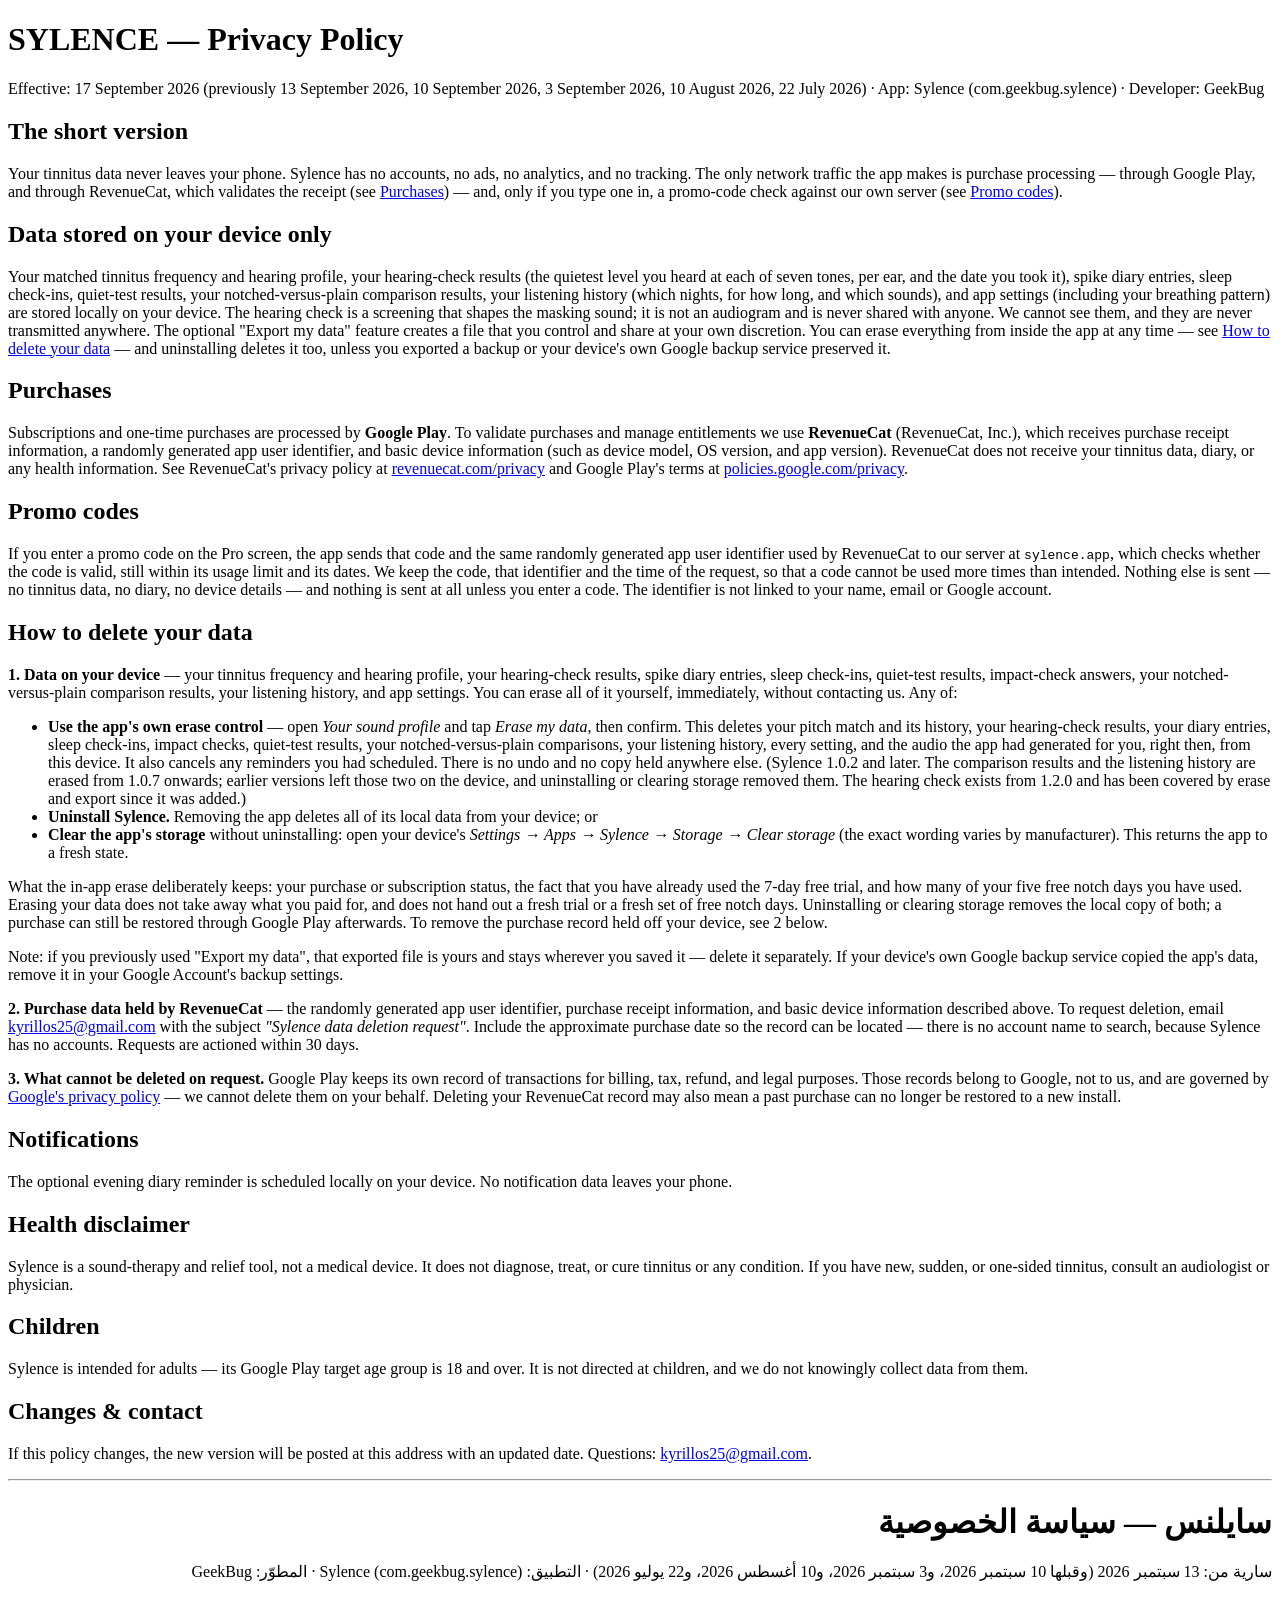
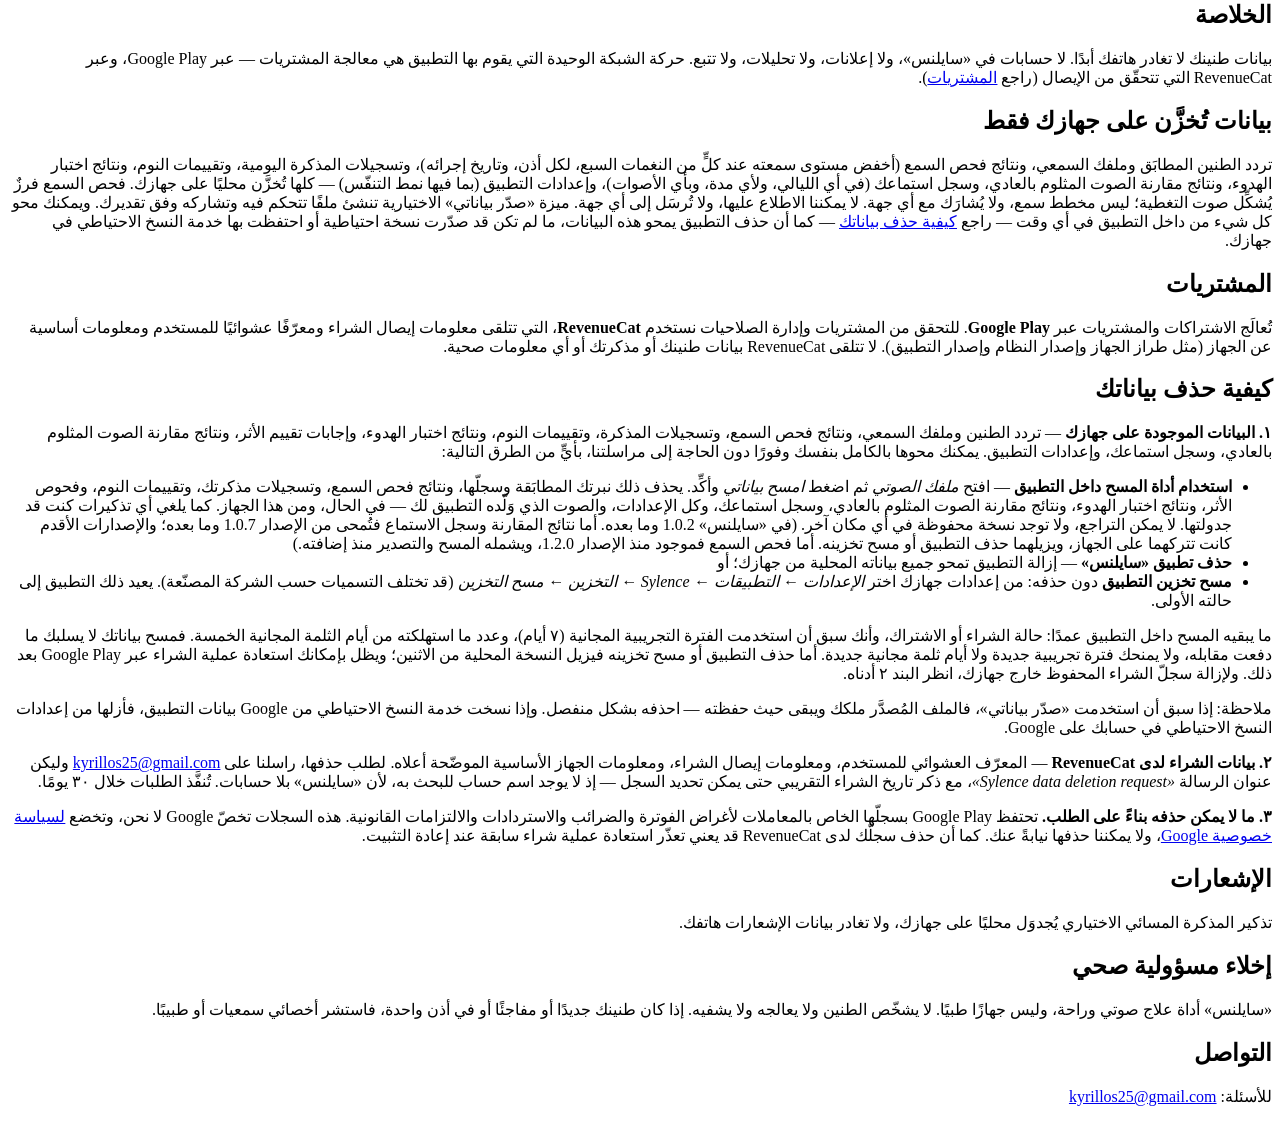
==== commit 58ac8f5c: "Name the promo-code check as the app's one other network call Co-Authored-By: Claude Opus 5 (1M cont" ====
--- a/index.html
+++ b/index.html
@@ -11,13 +11,15 @@
 </head>
 <body>
 <h1>SYLENCE — Privacy Policy</h1>
-<p class="muted">Effective: 13 September 2026 (previously 10 September 2026, 3 September 2026, 10 August 2026, 22 July 2026) · App: Sylence (com.geekbug.sylence) · Developer: GeekBug</p>
+<p class="muted">Effective: 17 September 2026 (previously 13 September 2026, 10 September 2026, 3 September 2026, 10 August 2026, 22 July 2026) · App: Sylence (com.geekbug.sylence) · Developer: GeekBug</p>
 
 <h2>The short version</h2>
 <p>Your tinnitus data never leaves your phone. Sylence has no accounts, no ads,
 no analytics, and no tracking. The only network traffic the app makes is
 purchase processing — through Google Play, and through RevenueCat, which
-validates the receipt (see <a href="#purchases">Purchases</a>).</p>
+validates the receipt (see <a href="#purchases">Purchases</a>) — and, only if
+you type one in, a promo-code check against our own server (see
+<a href="#promo-codes">Promo codes</a>).</p>
 
 <h2>Data stored on your device only</h2>
 <p>Your matched tinnitus frequency and hearing profile, your hearing-check
@@ -46,6 +48,16 @@
 <a href="https://www.revenuecat.com/privacy">revenuecat.com/privacy</a> and
 Google Play's terms at
 <a href="https://policies.google.com/privacy">policies.google.com/privacy</a>.</p>
+
+<h2 id="promo-codes">Promo codes</h2>
+<p>If you enter a promo code on the Pro screen, the app sends that code and
+the same randomly generated app user identifier used by RevenueCat to our
+server at <code>sylence.app</code>, which checks whether the code is valid,
+still within its usage limit and its dates. We keep the code, that identifier
+and the time of the request, so that a code cannot be used more times than
+intended. Nothing else is sent — no tinnitus data, no diary, no device
+details — and nothing is sent at all unless you enter a code. The identifier
+is not linked to your name, email or Google account.</p>
 
 <h2 id="delete-my-data">How to delete your data</h2>
 
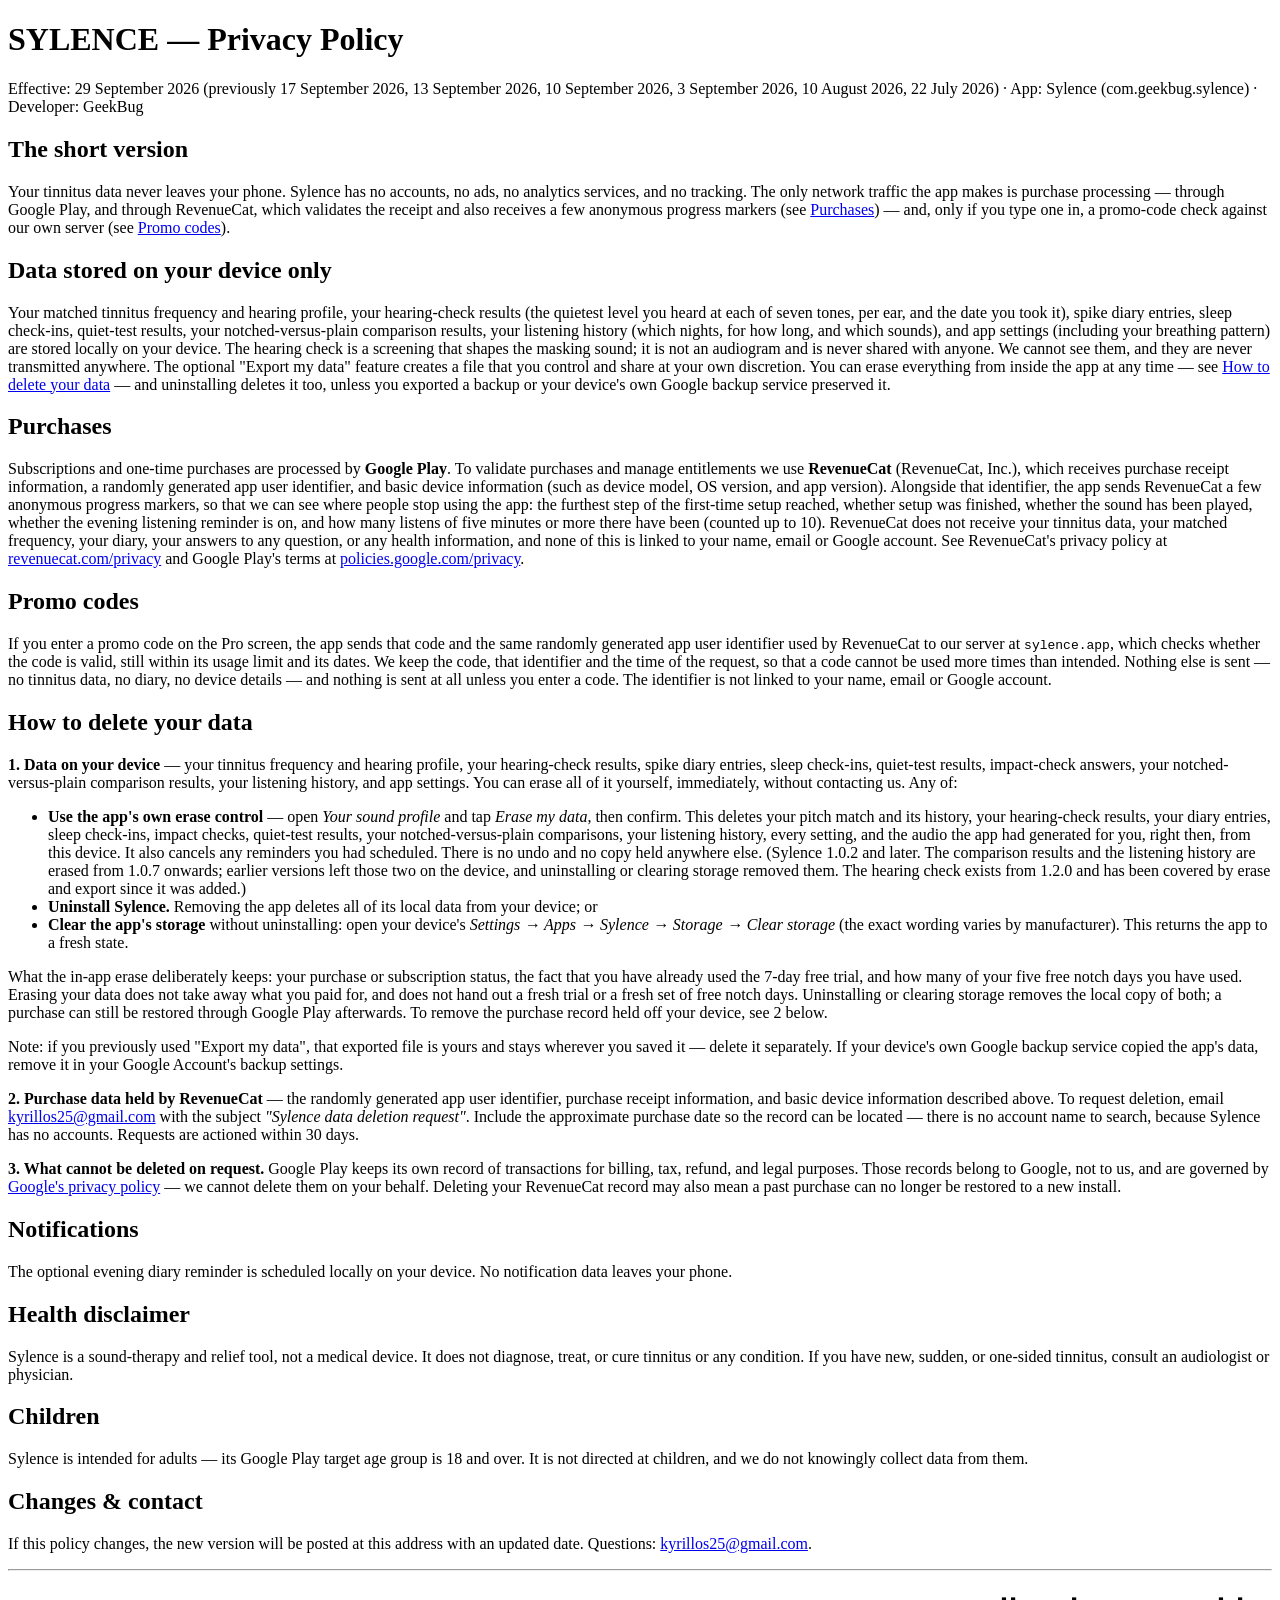
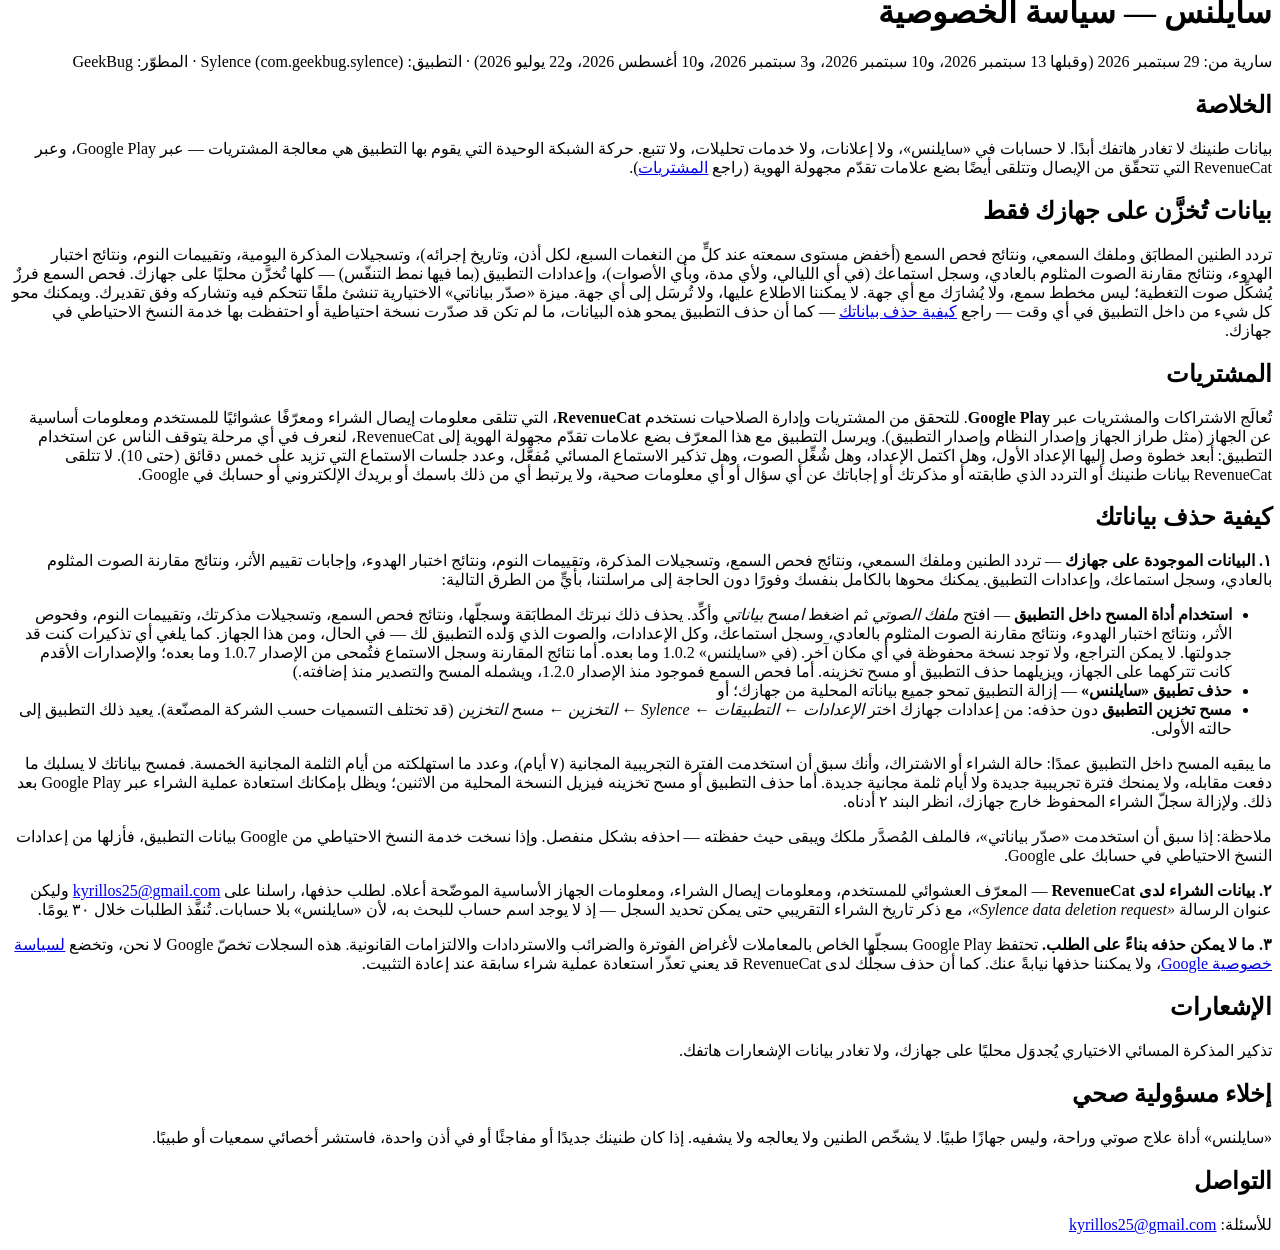
==== commit 4de45198: "Name the anonymous progress markers sent through RevenueCat From Sylence 1.4.5: furthest setup step," ====
--- a/index.html
+++ b/index.html
@@ -11,13 +11,14 @@
 </head>
 <body>
 <h1>SYLENCE — Privacy Policy</h1>
-<p class="muted">Effective: 17 September 2026 (previously 13 September 2026, 10 September 2026, 3 September 2026, 10 August 2026, 22 July 2026) · App: Sylence (com.geekbug.sylence) · Developer: GeekBug</p>
+<p class="muted">Effective: 29 September 2026 (previously 17 September 2026, 13 September 2026, 10 September 2026, 3 September 2026, 10 August 2026, 22 July 2026) · App: Sylence (com.geekbug.sylence) · Developer: GeekBug</p>
 
 <h2>The short version</h2>
 <p>Your tinnitus data never leaves your phone. Sylence has no accounts, no ads,
-no analytics, and no tracking. The only network traffic the app makes is
+no analytics services, and no tracking. The only network traffic the app makes is
 purchase processing — through Google Play, and through RevenueCat, which
-validates the receipt (see <a href="#purchases">Purchases</a>) — and, only if
+validates the receipt and also receives a few anonymous progress markers (see
+<a href="#purchases">Purchases</a>) — and, only if
 you type one in, a promo-code check against our own server (see
 <a href="#promo-codes">Promo codes</a>).</p>
 
@@ -43,8 +44,15 @@
 <strong>RevenueCat</strong> (RevenueCat, Inc.), which receives purchase
 receipt information, a randomly generated app user identifier, and basic
 device information (such as device model, OS version, and app version).
-RevenueCat does not receive your tinnitus data, diary, or any health
-information. See RevenueCat's privacy policy at
+<span id="progress-markers">Alongside that identifier, the app sends RevenueCat a
+few anonymous progress markers, so that we can see where people stop using the
+app: the furthest step of the first-time setup reached, whether setup was
+finished, whether the sound has been played, whether the evening listening
+reminder is on, and how many listens of five minutes or more there have been
+(counted up to 10).</span>
+RevenueCat does not receive your tinnitus data, your matched frequency, your
+diary, your answers to any question, or any health information, and none of
+this is linked to your name, email or Google account. See RevenueCat's privacy policy at
 <a href="https://www.revenuecat.com/privacy">revenuecat.com/privacy</a> and
 Google Play's terms at
 <a href="https://policies.google.com/privacy">policies.google.com/privacy</a>.</p>
@@ -134,12 +142,13 @@
 
 <div dir="rtl" lang="ar">
 <h1>سايلنس — سياسة الخصوصية</h1>
-<p class="muted">سارية من: 13 سبتمبر 2026 (وقبلها 10 سبتمبر 2026، و3 سبتمبر 2026، و10 أغسطس 2026، و22 يوليو 2026) · التطبيق: Sylence (com.geekbug.sylence) · المطوّر: GeekBug</p>
+<p class="muted">سارية من: 29 سبتمبر 2026 (وقبلها 13 سبتمبر 2026، و10 سبتمبر 2026، و3 سبتمبر 2026، و10 أغسطس 2026، و22 يوليو 2026) · التطبيق: Sylence (com.geekbug.sylence) · المطوّر: GeekBug</p>
 
 <h2>الخلاصة</h2>
 <p>بيانات طنينك لا تغادر هاتفك أبدًا. لا حسابات في «سايلنس»، ولا إعلانات،
-ولا تحليلات، ولا تتبع. حركة الشبكة الوحيدة التي يقوم بها التطبيق هي معالجة
-المشتريات — عبر Google Play، وعبر RevenueCat التي تتحقّق من الإيصال (راجع
+ولا خدمات تحليلات، ولا تتبع. حركة الشبكة الوحيدة التي يقوم بها التطبيق هي معالجة
+المشتريات — عبر Google Play، وعبر RevenueCat التي تتحقّق من الإيصال وتتلقى أيضًا
+بضع علامات تقدّم مجهولة الهوية (راجع
 <a href="#purchases-ar">المشتريات</a>).</p>
 
 <h2>بيانات تُخزَّن على جهازك فقط</h2>
@@ -159,8 +168,13 @@
 <p>تُعالَج الاشتراكات والمشتريات عبر <strong>Google Play</strong>. للتحقق من
 المشتريات وإدارة الصلاحيات نستخدم <strong>RevenueCat</strong>، التي تتلقى
 معلومات إيصال الشراء ومعرّفًا عشوائيًا للمستخدم ومعلومات أساسية عن الجهاز
-(مثل طراز الجهاز وإصدار النظام وإصدار التطبيق). لا تتلقى RevenueCat بيانات
-طنينك أو مذكرتك أو أي معلومات صحية.</p>
+(مثل طراز الجهاز وإصدار النظام وإصدار التطبيق). ويرسل التطبيق مع هذا المعرّف
+بضع علامات تقدّم مجهولة الهوية إلى RevenueCat، لنعرف في أي مرحلة يتوقف الناس عن
+استخدام التطبيق: أبعد خطوة وصل إليها الإعداد الأول، وهل اكتمل الإعداد، وهل شُغِّل
+الصوت، وهل تذكير الاستماع المسائي مُفعَّل، وعدد جلسات الاستماع التي تزيد على خمس
+دقائق (حتى 10). لا تتلقى RevenueCat بيانات طنينك أو التردد الذي طابقته أو مذكرتك
+أو إجاباتك عن أي سؤال أو أي معلومات صحية، ولا يرتبط أي من ذلك باسمك أو بريدك
+الإلكتروني أو حسابك في Google.</p>
 
 <h2 id="delete-my-data-ar">كيفية حذف بياناتك</h2>
 
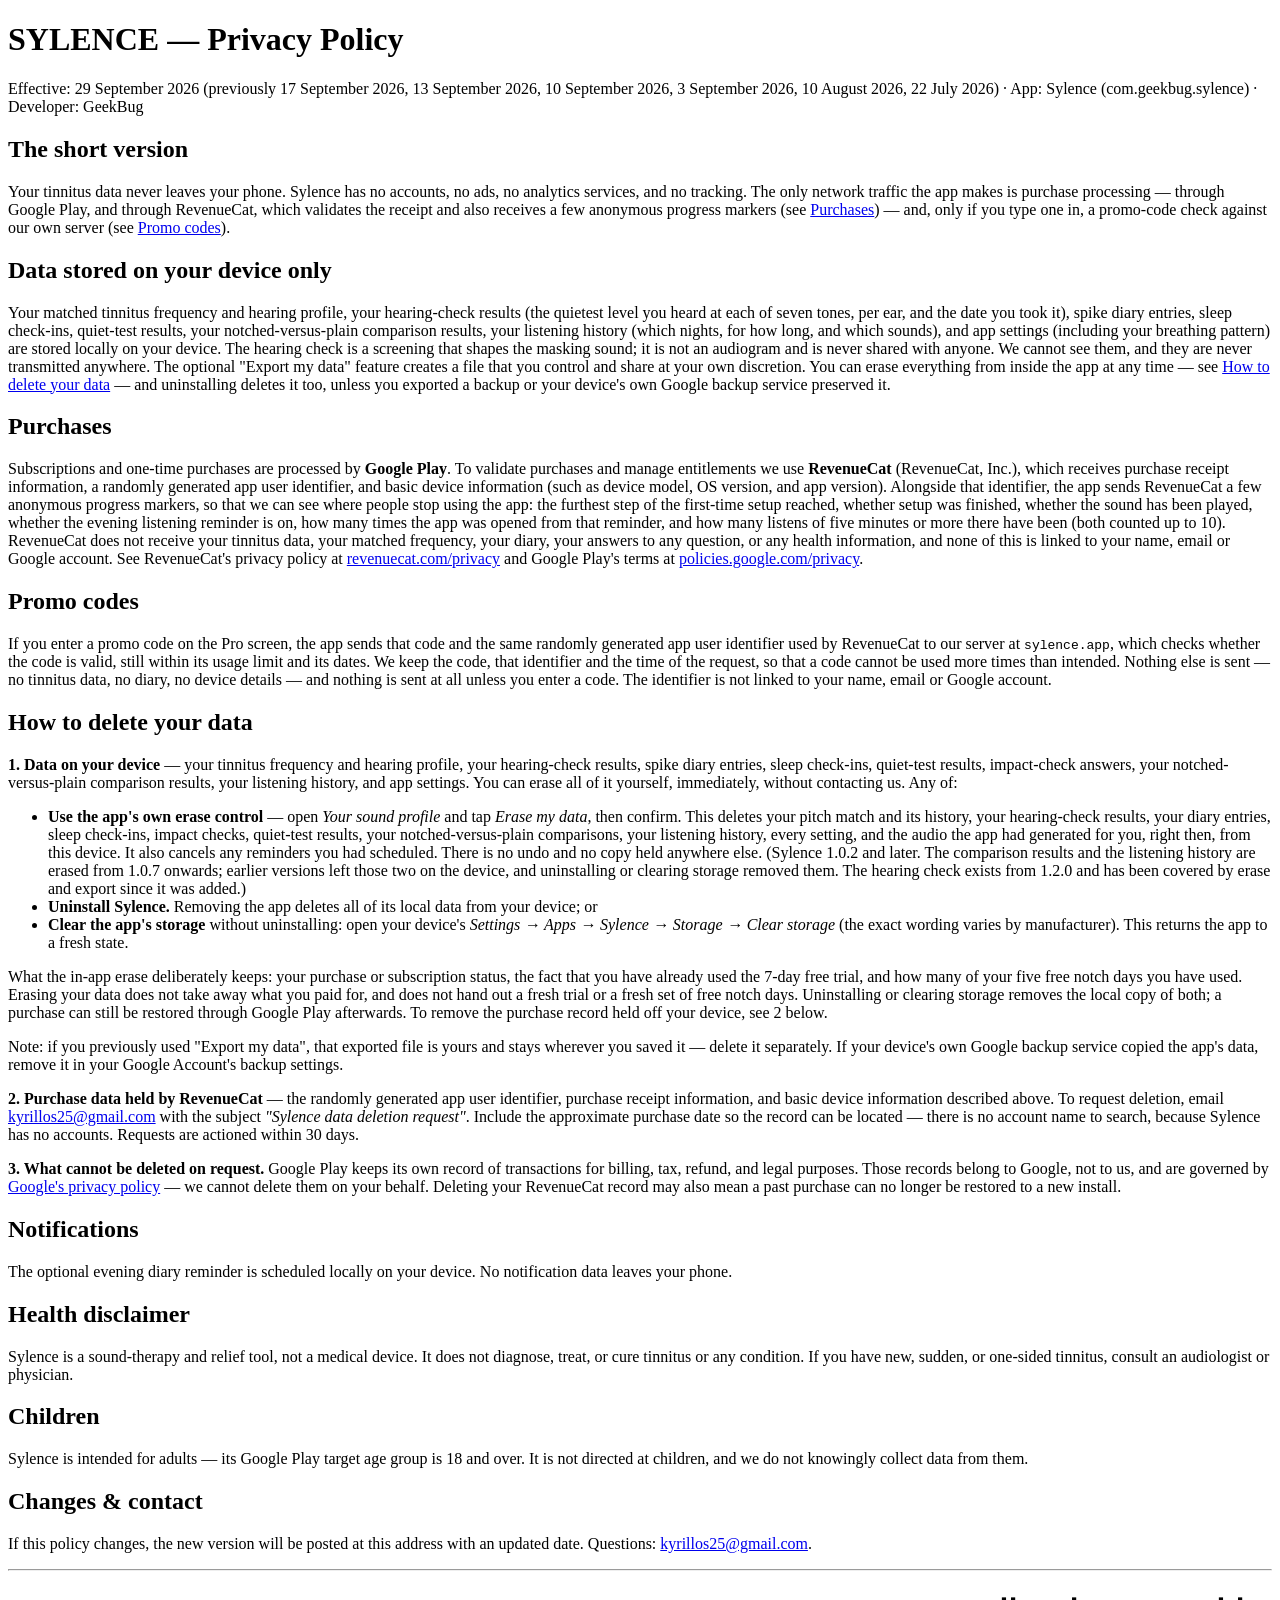
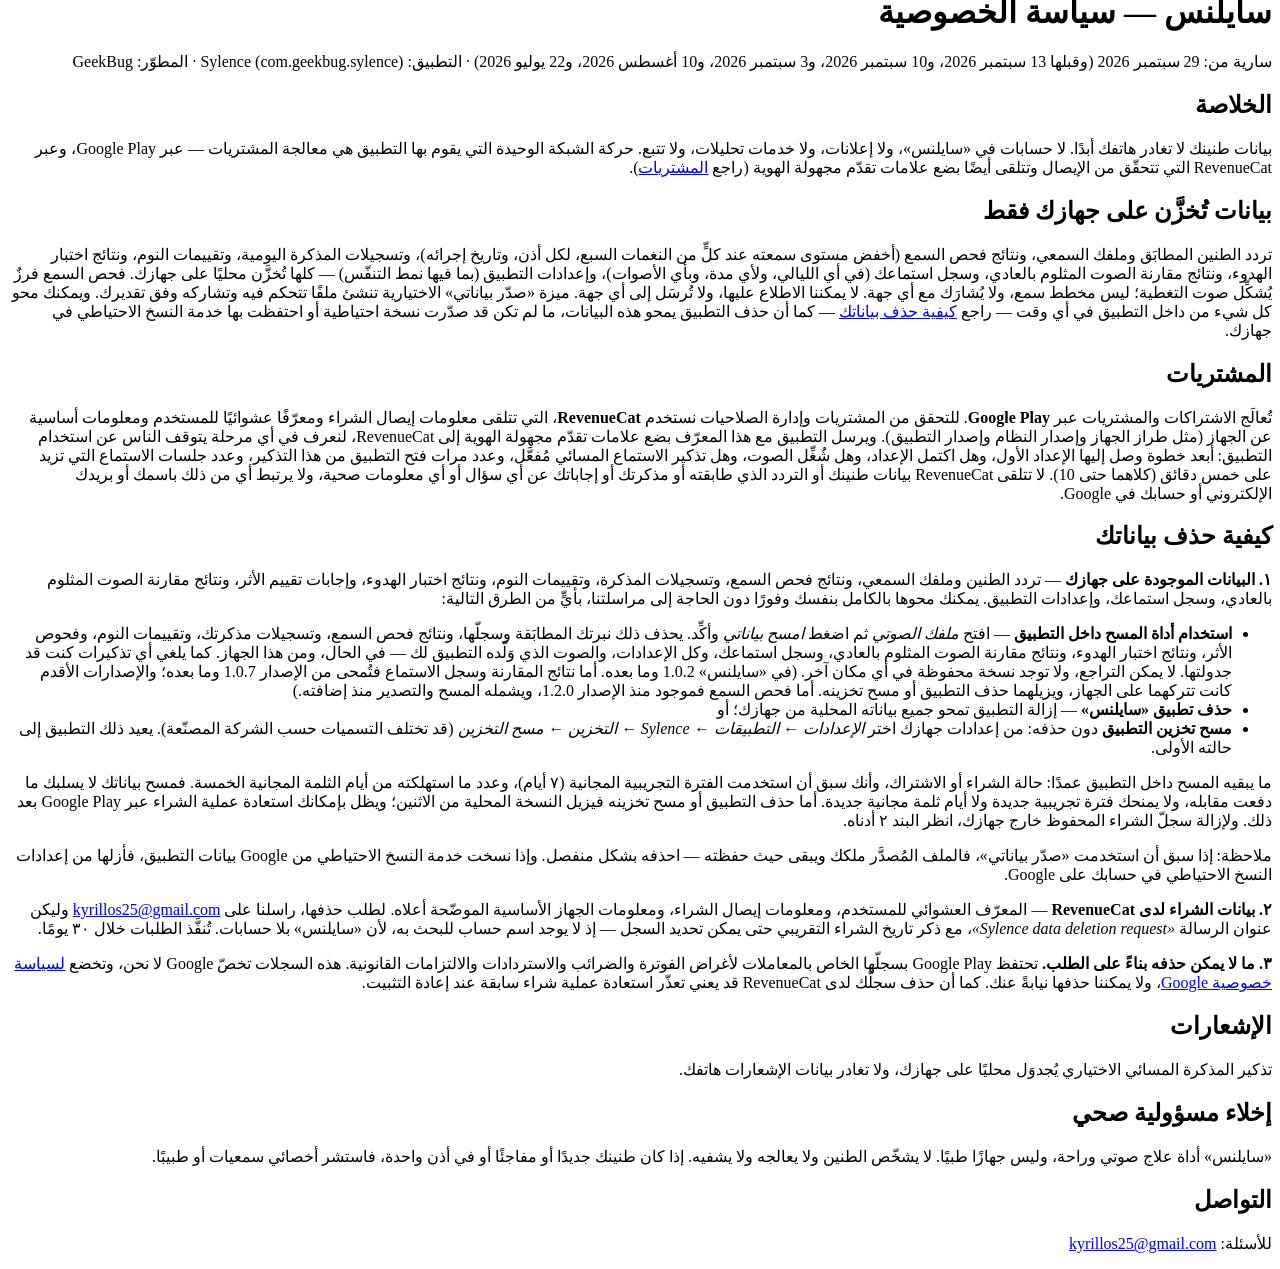
==== commit d6aca22a: "Name the reminder tap count among the progress markers Co-Authored-By: Claude Opus 5.5 (1M context) " ====
--- a/index.html
+++ b/index.html
@@ -48,8 +48,8 @@
 few anonymous progress markers, so that we can see where people stop using the
 app: the furthest step of the first-time setup reached, whether setup was
 finished, whether the sound has been played, whether the evening listening
-reminder is on, and how many listens of five minutes or more there have been
-(counted up to 10).</span>
+reminder is on, how many times the app was opened from that reminder, and how
+many listens of five minutes or more there have been (both counted up to 10).</span>
 RevenueCat does not receive your tinnitus data, your matched frequency, your
 diary, your answers to any question, or any health information, and none of
 this is linked to your name, email or Google account. See RevenueCat's privacy policy at
@@ -171,8 +171,8 @@
 (مثل طراز الجهاز وإصدار النظام وإصدار التطبيق). ويرسل التطبيق مع هذا المعرّف
 بضع علامات تقدّم مجهولة الهوية إلى RevenueCat، لنعرف في أي مرحلة يتوقف الناس عن
 استخدام التطبيق: أبعد خطوة وصل إليها الإعداد الأول، وهل اكتمل الإعداد، وهل شُغِّل
-الصوت، وهل تذكير الاستماع المسائي مُفعَّل، وعدد جلسات الاستماع التي تزيد على خمس
-دقائق (حتى 10). لا تتلقى RevenueCat بيانات طنينك أو التردد الذي طابقته أو مذكرتك
+الصوت، وهل تذكير الاستماع المسائي مُفعَّل، وعدد مرات فتح التطبيق من هذا التذكير،
+وعدد جلسات الاستماع التي تزيد على خمس دقائق (كلاهما حتى 10). لا تتلقى RevenueCat بيانات طنينك أو التردد الذي طابقته أو مذكرتك
 أو إجاباتك عن أي سؤال أو أي معلومات صحية، ولا يرتبط أي من ذلك باسمك أو بريدك
 الإلكتروني أو حسابك في Google.</p>
 
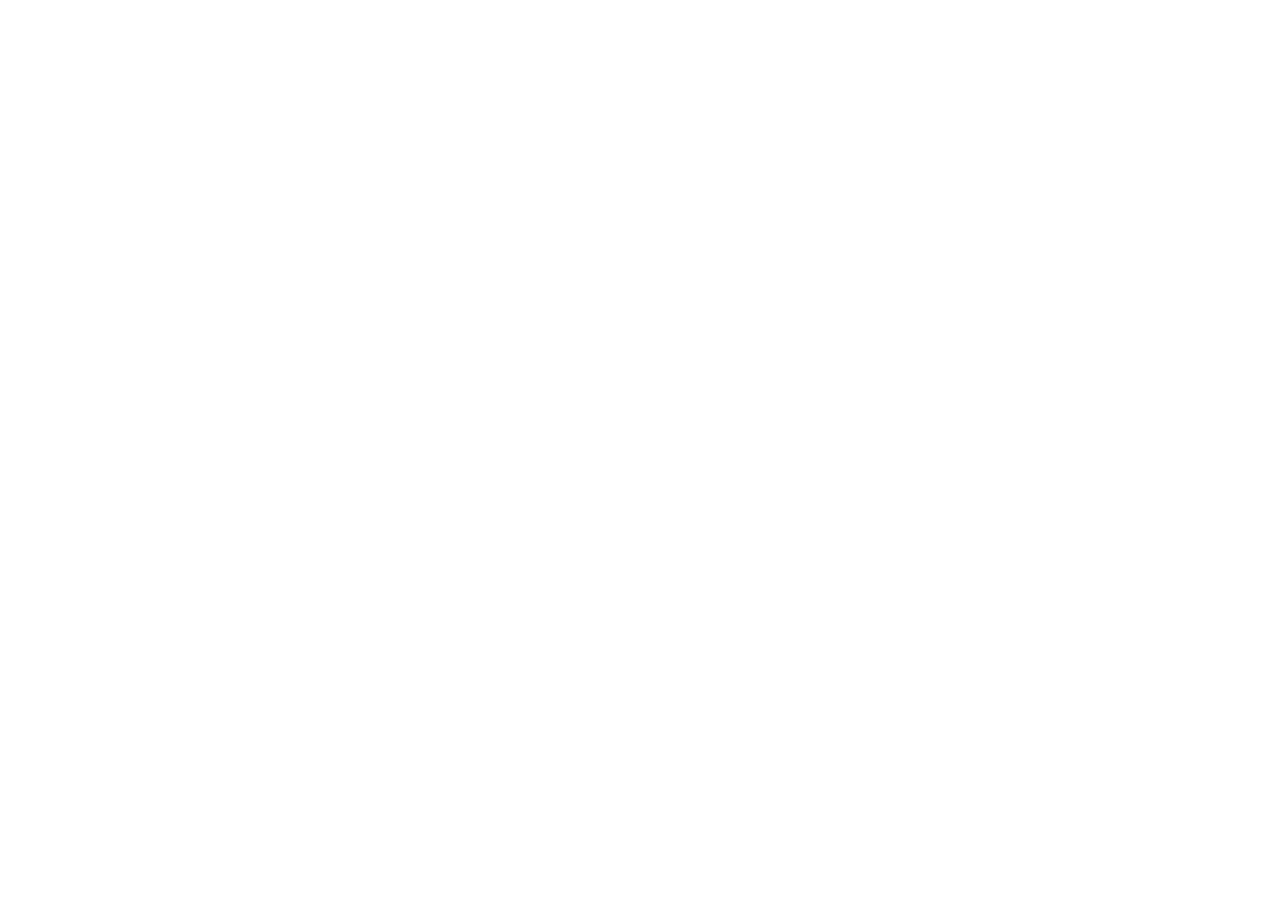
==== commit 7b9ea298: "Move to sylence.app: every page redirects there, keeping #anchors The policy now lives at https://sy" ====
--- a/index.html
+++ b/index.html
@@ -2,240 +2,13 @@
 <html lang="en">
 <head>
 <meta charset="utf-8">
-<meta name="viewport" content="width=device-width, initial-scale=1">
-<title>Sylence — Privacy Policy</title>
-<link rel="preconnect" href="https://fonts.googleapis.com">
-<link rel="preconnect" href="https://fonts.gstatic.com" crossorigin>
-<link href="https://fonts.googleapis.com/css2?family=Space+Grotesk:wght@300;400&family=IBM+Plex+Mono:wght@400&display=swap" rel="stylesheet">
-<link rel="stylesheet" href="/sylence-privacy/nul-theme.css">
+<title>Sylence — moved to sylence.app</title>
+<link rel="canonical" href="https://sylence.app/privacy/">
+<meta name="robots" content="noindex">
+<meta http-equiv="refresh" content="0; url=https://sylence.app/privacy/">
+<script>location.replace("https://sylence.app/privacy/" + location.hash);</script>
 </head>
-<body>
-<h1>SYLENCE — Privacy Policy</h1>
-<p class="muted">Effective: 29 September 2026 (previously 17 September 2026, 13 September 2026, 10 September 2026, 3 September 2026, 10 August 2026, 22 July 2026) · App: Sylence (com.geekbug.sylence) · Developer: GeekBug</p>
-
-<h2>The short version</h2>
-<p>Your tinnitus data never leaves your phone. Sylence has no accounts, no ads,
-no analytics services, and no tracking. The only network traffic the app makes is
-purchase processing — through Google Play, and through RevenueCat, which
-validates the receipt and also receives a few anonymous progress markers (see
-<a href="#purchases">Purchases</a>) — and, only if
-you type one in, a promo-code check against our own server (see
-<a href="#promo-codes">Promo codes</a>).</p>
-
-<h2>Data stored on your device only</h2>
-<p>Your matched tinnitus frequency and hearing profile, your hearing-check
-results (the quietest level you heard at each of seven tones, per ear, and the
-date you took it), spike diary entries, sleep check-ins, quiet-test results,
-your notched-versus-plain comparison results, your listening history (which
-nights, for how long, and which sounds), and app settings (including your
-breathing pattern) are stored locally on your device. The hearing check is a
-screening that shapes the masking sound; it is not an audiogram and is never
-shared with anyone. We cannot see them, and
-they are never transmitted anywhere.
-The optional "Export my data" feature creates a file that you control and
-share at your own discretion. You can erase everything from inside the app at
-any time — see <a href="#delete-my-data">How to delete your data</a> — and
-uninstalling deletes it too, unless you exported a backup or your device's own
-Google backup service preserved it.</p>
-
-<h2 id="purchases">Purchases</h2>
-<p>Subscriptions and one-time purchases are processed by <strong>Google
-Play</strong>. To validate purchases and manage entitlements we use
-<strong>RevenueCat</strong> (RevenueCat, Inc.), which receives purchase
-receipt information, a randomly generated app user identifier, and basic
-device information (such as device model, OS version, and app version).
-<span id="progress-markers">Alongside that identifier, the app sends RevenueCat a
-few anonymous progress markers, so that we can see where people stop using the
-app: the furthest step of the first-time setup reached, whether setup was
-finished, whether the sound has been played, whether the evening listening
-reminder is on, how many times the app was opened from that reminder, and how
-many listens of five minutes or more there have been (both counted up to 10).</span>
-RevenueCat does not receive your tinnitus data, your matched frequency, your
-diary, your answers to any question, or any health information, and none of
-this is linked to your name, email or Google account. See RevenueCat's privacy policy at
-<a href="https://www.revenuecat.com/privacy">revenuecat.com/privacy</a> and
-Google Play's terms at
-<a href="https://policies.google.com/privacy">policies.google.com/privacy</a>.</p>
-
-<h2 id="promo-codes">Promo codes</h2>
-<p>If you enter a promo code on the Pro screen, the app sends that code and
-the same randomly generated app user identifier used by RevenueCat to our
-server at <code>sylence.app</code>, which checks whether the code is valid,
-still within its usage limit and its dates. We keep the code, that identifier
-and the time of the request, so that a code cannot be used more times than
-intended. Nothing else is sent — no tinnitus data, no diary, no device
-details — and nothing is sent at all unless you enter a code. The identifier
-is not linked to your name, email or Google account.</p>
-
-<h2 id="delete-my-data">How to delete your data</h2>
-
-<p><strong>1. Data on your device</strong> — your tinnitus frequency and hearing
-profile, your hearing-check results, spike diary entries, sleep check-ins,
-quiet-test results, impact-check answers, your notched-versus-plain comparison
-results, your listening history, and app settings. You can erase all of it yourself, immediately, without
-contacting us. Any of:</p>
-<ul>
-  <li><strong>Use the app's own erase control</strong> — open <em>Your sound
-  profile</em> and tap <em>Erase my data</em>, then confirm. This deletes your pitch
-  match and its history, your hearing-check results, your diary entries, sleep
-  check-ins, impact checks, quiet-test results, your notched-versus-plain
-  comparisons, your listening history, every setting, and the audio the app had generated for you,
-  right then, from this device. It also cancels any reminders you had scheduled.
-  There is no undo and no copy held anywhere else.
-  <span class="muted">(Sylence 1.0.2 and later. The comparison results and the
-  listening history are erased from 1.0.7 onwards; earlier versions left those
-  two on the device, and uninstalling or clearing storage removed them. The
-  hearing check exists from 1.2.0 and has been covered by erase and export
-  since it was added.)</span></li>
-  <li><strong>Uninstall Sylence.</strong> Removing the app deletes all of its
-  local data from your device; or</li>
-  <li><strong>Clear the app's storage</strong> without uninstalling: open your
-  device's <em>Settings → Apps → Sylence → Storage → Clear storage</em> (the exact
-  wording varies by manufacturer). This returns the app to a fresh state.</li>
-</ul>
-<p class="muted">What the in-app erase deliberately keeps: your purchase or
-subscription status, the fact that you have already used the 7-day free trial, and
-how many of your five free notch days you have used. Erasing your data does not
-take away what you paid for, and does not hand out a fresh trial or a fresh set of
-free notch days. Uninstalling or clearing storage removes the local copy of both; a
-purchase can still be restored through Google Play afterwards. To remove the
-purchase record held off your device, see 2 below.</p>
-<p class="muted">Note: if you previously used "Export my data", that exported file
-is yours and stays wherever you saved it — delete it separately. If your device's
-own Google backup service copied the app's data, remove it in your Google Account's
-backup settings.</p>
-
-<p><strong>2. Purchase data held by RevenueCat</strong> — the randomly generated
-app user identifier, purchase receipt information, and basic device information
-described above. To request deletion, email
-<a href="mailto:kyrillos25@gmail.com?subject=Sylence%20data%20deletion%20request">kyrillos25@gmail.com</a>
-with the subject <em>"Sylence data deletion request"</em>. Include the approximate
-purchase date so the record can be located — there is no account name to search,
-because Sylence has no accounts. Requests are actioned within 30 days.</p>
-
-<p><strong>3. What cannot be deleted on request.</strong> Google Play keeps its own
-record of transactions for billing, tax, refund, and legal purposes. Those records
-belong to Google, not to us, and are governed by
-<a href="https://policies.google.com/privacy">Google's privacy policy</a> — we
-cannot delete them on your behalf. Deleting your RevenueCat record may also mean a
-past purchase can no longer be restored to a new install.</p>
-
-<h2>Notifications</h2>
-<p>The optional evening diary reminder is scheduled locally on your device.
-No notification data leaves your phone.</p>
-
-<h2>Health disclaimer</h2>
-<p>Sylence is a sound-therapy and relief tool, not a medical device. It does
-not diagnose, treat, or cure tinnitus or any condition. If you have new,
-sudden, or one-sided tinnitus, consult an audiologist or physician.</p>
-
-<h2>Children</h2>
-<p>Sylence is intended for adults — its Google Play target age group is 18 and
-over. It is not directed at children, and we do not knowingly collect data
-from them.</p>
-
-<h2>Changes &amp; contact</h2>
-<p>If this policy changes, the new version will be posted at this address
-with an updated date. Questions: <a href="mailto:kyrillos25@gmail.com">kyrillos25@gmail.com</a>.</p>
-
-<hr>
-
-<div dir="rtl" lang="ar">
-<h1>سايلنس — سياسة الخصوصية</h1>
-<p class="muted">سارية من: 29 سبتمبر 2026 (وقبلها 13 سبتمبر 2026، و10 سبتمبر 2026، و3 سبتمبر 2026، و10 أغسطس 2026، و22 يوليو 2026) · التطبيق: Sylence (com.geekbug.sylence) · المطوّر: GeekBug</p>
-
-<h2>الخلاصة</h2>
-<p>بيانات طنينك لا تغادر هاتفك أبدًا. لا حسابات في «سايلنس»، ولا إعلانات،
-ولا خدمات تحليلات، ولا تتبع. حركة الشبكة الوحيدة التي يقوم بها التطبيق هي معالجة
-المشتريات — عبر Google Play، وعبر RevenueCat التي تتحقّق من الإيصال وتتلقى أيضًا
-بضع علامات تقدّم مجهولة الهوية (راجع
-<a href="#purchases-ar">المشتريات</a>).</p>
-
-<h2>بيانات تُخزَّن على جهازك فقط</h2>
-<p>تردد الطنين المطابَق وملفك السمعي، ونتائج فحص السمع (أخفض مستوى سمعته
-عند كلٍّ من النغمات السبع، لكل أذن، وتاريخ إجرائه)، وتسجيلات المذكرة اليومية،
-وتقييمات النوم، ونتائج اختبار الهدوء، ونتائج مقارنة الصوت المثلوم بالعادي،
-وسجل استماعك (في أي الليالي، ولأي مدة، وبأي الأصوات)، وإعدادات التطبيق (بما
-فيها نمط التنفّس) — كلها تُخزَّن محليًا على جهازك. فحص السمع فرزٌ يُشكِّل صوت
-التغطية؛ ليس مخطط سمع، ولا يُشارَك مع أي جهة.
-لا يمكننا الاطلاع عليها، ولا تُرسَل إلى أي جهة. ميزة «صدّر بياناتي» الاختيارية
-تنشئ ملفًا تتحكم فيه وتشاركه وفق تقديرك. ويمكنك محو كل شيء من داخل التطبيق في أي
-وقت — راجع <a href="#delete-my-data-ar">كيفية حذف بياناتك</a> — كما أن حذف التطبيق
-يمحو هذه البيانات، ما لم تكن قد صدّرت نسخة احتياطية أو احتفظت بها خدمة النسخ
-الاحتياطي في جهازك.</p>
-
-<h2 id="purchases-ar">المشتريات</h2>
-<p>تُعالَج الاشتراكات والمشتريات عبر <strong>Google Play</strong>. للتحقق من
-المشتريات وإدارة الصلاحيات نستخدم <strong>RevenueCat</strong>، التي تتلقى
-معلومات إيصال الشراء ومعرّفًا عشوائيًا للمستخدم ومعلومات أساسية عن الجهاز
-(مثل طراز الجهاز وإصدار النظام وإصدار التطبيق). ويرسل التطبيق مع هذا المعرّف
-بضع علامات تقدّم مجهولة الهوية إلى RevenueCat، لنعرف في أي مرحلة يتوقف الناس عن
-استخدام التطبيق: أبعد خطوة وصل إليها الإعداد الأول، وهل اكتمل الإعداد، وهل شُغِّل
-الصوت، وهل تذكير الاستماع المسائي مُفعَّل، وعدد مرات فتح التطبيق من هذا التذكير،
-وعدد جلسات الاستماع التي تزيد على خمس دقائق (كلاهما حتى 10). لا تتلقى RevenueCat بيانات طنينك أو التردد الذي طابقته أو مذكرتك
-أو إجاباتك عن أي سؤال أو أي معلومات صحية، ولا يرتبط أي من ذلك باسمك أو بريدك
-الإلكتروني أو حسابك في Google.</p>
-
-<h2 id="delete-my-data-ar">كيفية حذف بياناتك</h2>
-
-<p><strong>١. البيانات الموجودة على جهازك</strong> — تردد الطنين وملفك السمعي،
-ونتائج فحص السمع، وتسجيلات المذكرة، وتقييمات النوم، ونتائج اختبار الهدوء، وإجابات تقييم الأثر،
-ونتائج مقارنة الصوت المثلوم بالعادي، وسجل استماعك، وإعدادات التطبيق. يمكنك
-محوها بالكامل بنفسك وفورًا دون الحاجة إلى مراسلتنا،
-بأيٍّ من الطرق التالية:</p>
-<ul>
-  <li><strong>استخدام أداة المسح داخل التطبيق</strong> — افتح <em>ملفك الصوتي</em>
-  ثم اضغط <em>امسح بياناتي</em> وأكِّد. يحذف ذلك نبرتك المطابَقة وسجلّها،
-  ونتائج فحص السمع، وتسجيلات مذكرتك، وتقييمات النوم، وفحوص الأثر، ونتائج اختبار الهدوء، ونتائج
-  مقارنة الصوت المثلوم بالعادي، وسجل استماعك، وكل الإعدادات، والصوت الذي وَلّده
-  التطبيق لك — في الحال، ومن هذا الجهاز. كما يلغي أي تذكيرات كنت قد جدولتها. لا
-  يمكن التراجع، ولا توجد نسخة محفوظة في أي مكان آخر.
-  <span class="muted">(في «سايلنس» 1.0.2 وما بعده. أما نتائج المقارنة وسجل
-  الاستماع فتُمحى من الإصدار 1.0.7 وما بعده؛ والإصدارات الأقدم كانت تتركهما على
-  الجهاز، ويزيلهما حذف التطبيق أو مسح تخزينه. أما فحص السمع فموجود منذ الإصدار
-  1.2.0، ويشمله المسح والتصدير منذ إضافته.)</span></li>
-  <li><strong>حذف تطبيق «سايلنس»</strong> — إزالة التطبيق تمحو جميع بياناته
-  المحلية من جهازك؛ أو</li>
-  <li><strong>مسح تخزين التطبيق</strong> دون حذفه: من إعدادات جهازك اختر
-  <em>الإعدادات ← التطبيقات ← Sylence ← التخزين ← مسح التخزين</em> (قد تختلف
-  التسميات حسب الشركة المصنّعة). يعيد ذلك التطبيق إلى حالته الأولى.</li>
-</ul>
-<p class="muted">ما يبقيه المسح داخل التطبيق عمدًا: حالة الشراء أو الاشتراك، وأنك
-سبق أن استخدمت الفترة التجريبية المجانية (٧ أيام)، وعدد ما استهلكته من أيام الثلمة
-المجانية الخمسة. فمسح بياناتك لا يسلبك ما دفعت مقابله، ولا يمنحك فترة تجريبية
-جديدة ولا أيام ثلمة مجانية جديدة. أما حذف التطبيق أو مسح تخزينه فيزيل النسخة
-المحلية من الاثنين؛ ويظل بإمكانك استعادة عملية الشراء عبر Google Play بعد ذلك.
-ولإزالة سجلّ الشراء المحفوظ خارج جهازك، انظر البند ٢ أدناه.</p>
-<p class="muted">ملاحظة: إذا سبق أن استخدمت «صدّر بياناتي»، فالملف المُصدَّر ملكك
-ويبقى حيث حفظته — احذفه بشكل منفصل. وإذا نسخت خدمة النسخ الاحتياطي من Google
-بيانات التطبيق، فأزلها من إعدادات النسخ الاحتياطي في حسابك على Google.</p>
-
-<p><strong>٢. بيانات الشراء لدى RevenueCat</strong> — المعرّف العشوائي للمستخدم،
-ومعلومات إيصال الشراء، ومعلومات الجهاز الأساسية الموضّحة أعلاه. لطلب حذفها،
-راسلنا على
-<a href="mailto:kyrillos25@gmail.com?subject=Sylence%20data%20deletion%20request">kyrillos25@gmail.com</a>
-وليكن عنوان الرسالة <em>«Sylence data deletion request»</em>، مع ذكر تاريخ الشراء
-التقريبي حتى يمكن تحديد السجل — إذ لا يوجد اسم حساب للبحث به، لأن «سايلنس» بلا
-حسابات. تُنفَّذ الطلبات خلال ٣٠ يومًا.</p>
-
-<p><strong>٣. ما لا يمكن حذفه بناءً على الطلب.</strong> تحتفظ Google Play بسجلّها
-الخاص بالمعاملات لأغراض الفوترة والضرائب والاستردادات والالتزامات القانونية. هذه
-السجلات تخصّ Google لا نحن، وتخضع
-<a href="https://policies.google.com/privacy">لسياسة خصوصية Google</a>، ولا
-يمكننا حذفها نيابةً عنك. كما أن حذف سجلّك لدى RevenueCat قد يعني تعذّر استعادة
-عملية شراء سابقة عند إعادة التثبيت.</p>
-
-<h2>الإشعارات</h2>
-<p>تذكير المذكرة المسائي الاختياري يُجدوَل محليًا على جهازك، ولا تغادر بيانات
-الإشعارات هاتفك.</p>
-
-<h2>إخلاء مسؤولية صحي</h2>
-<p>«سايلنس» أداة علاج صوتي وراحة، وليس جهازًا طبيًا. لا يشخّص الطنين ولا
-يعالجه ولا يشفيه. إذا كان طنينك جديدًا أو مفاجئًا أو في أذن واحدة، فاستشر
-أخصائي سمعيات أو طبيبًا.</p>
-
-<h2>التواصل</h2>
-<p>للأسئلة: <a href="mailto:kyrillos25@gmail.com">kyrillos25@gmail.com</a></p>
-</div>
+<body style="background:#000;color:#ddd;font-family:sans-serif">
+<p>This page has moved to <a href="https://sylence.app/privacy/" style="color:#fff">https://sylence.app/privacy/</a>.</p>
 </body>
 </html>
